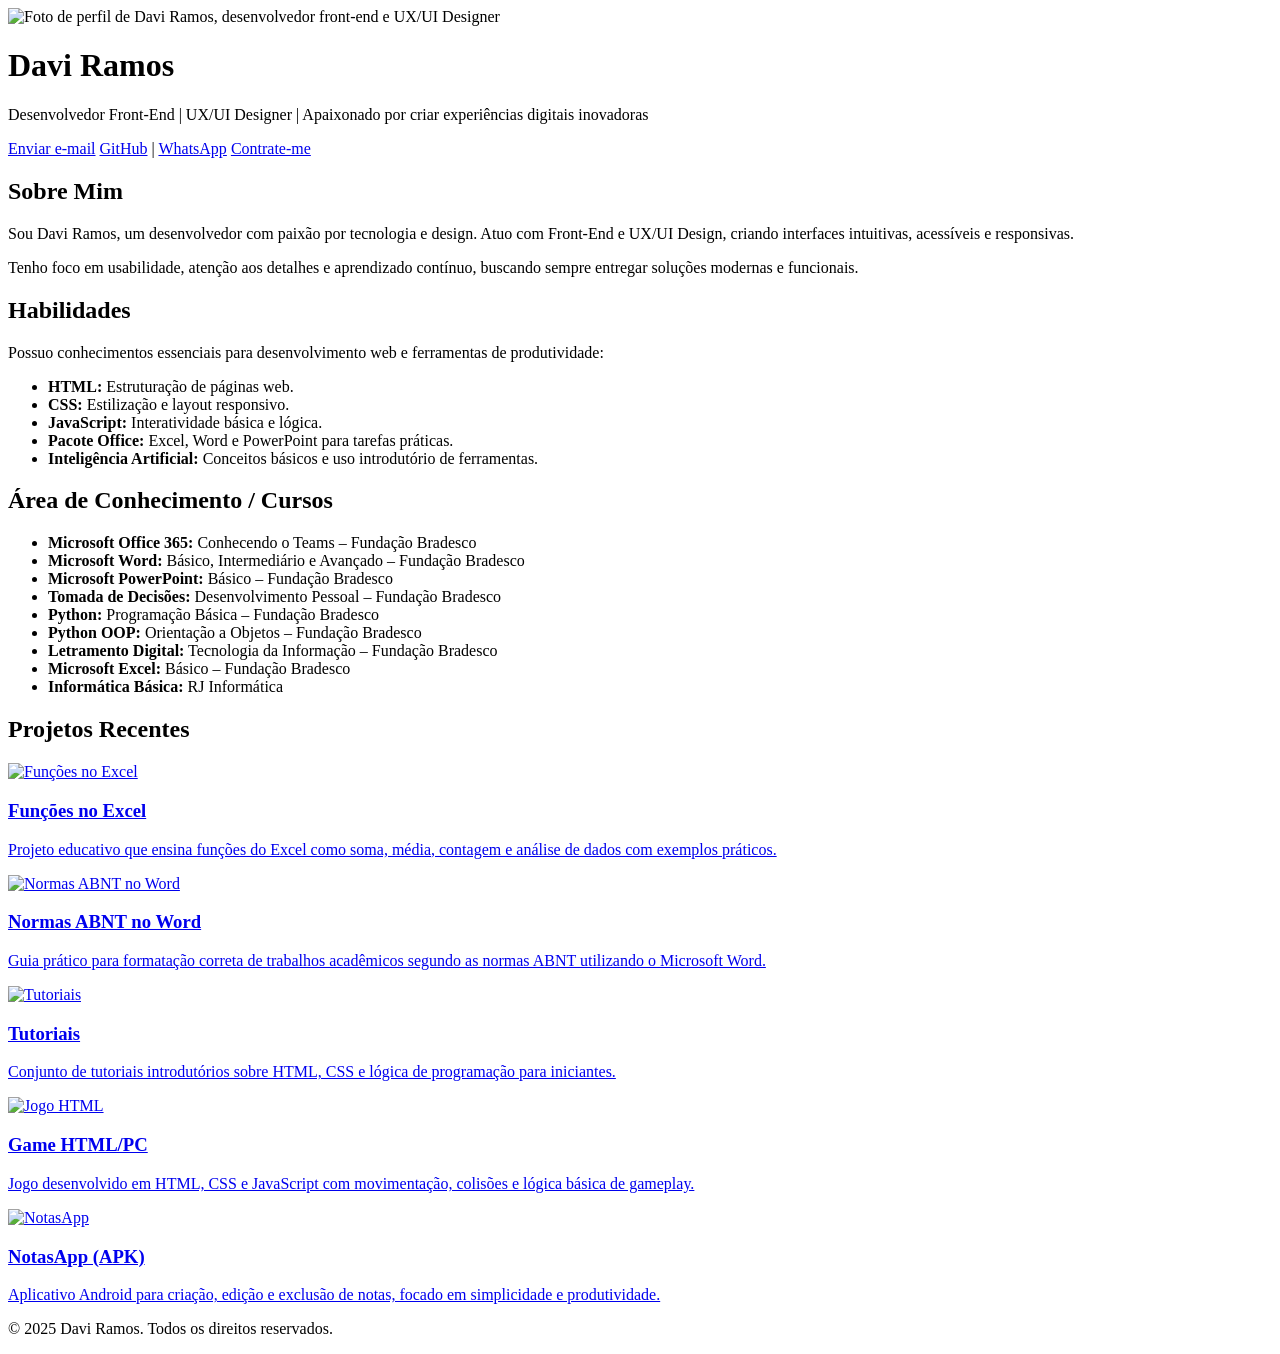
==== index.html @ b1c97013 "Update index.html" ====
<!DOCTYPE html>
<html lang="pt-br">

<head>
    <meta charset="UTF-8">
    <meta name="viewport" content="width=device-width, initial-scale=1.0, maximum-scale=1">
    <title>Portfólio Profissional - Davi Ramos</title>

    <!-- Estilos -->
    <link rel="stylesheet" href="style.css">

    <!-- Fonte Google -->
    <link href="https://fonts.googleapis.com/css2?family=Roboto:wght@400;500;700&display=swap" rel="stylesheet">
</head>

<body>

    <!-- Cabeçalho -->
    <header class="cabecalho">
        <div class="container">
            <div class="foto-container">
                <img src="assets/foto de perfil.png"
                    alt="Foto de perfil de Davi Ramos, desenvolvedor front-end e UX/UI Designer"
                    class="foto-perfil">
            </div>

            <div class="info">
                <h1>Davi Ramos</h1>
                <p class="subtitulo">
                    Desenvolvedor Front-End | UX/UI Designer | Apaixonado por criar experiências digitais inovadoras
                </p>

                <div class="social-links">
                    <a href="mailto:dr913823@gmail.com">Enviar e-mail</a>
                    <a href="https://github.com/zerodavi/DAVI-portf-lio" target="_blank" class="social-link">GitHub</a> |
                    <a href="https://wa.me/5586994070772?text=Olá!%20Gostaria%20de%20mais%20informações."
                        target="_blank" class="social-link whatsapp-link">WhatsApp</a>
                    <a href="Dados.html" target="_blank" class="social-link">Contrate-me</a>
                </div>
            </div>
        </div>
    </header>

    <!-- Sobre -->
    <section class="sobre">
        <div class="container">
            <h2>Sobre Mim</h2>
            <p>
                Sou Davi Ramos, um desenvolvedor com paixão por tecnologia e design.
                Atuo com Front-End e UX/UI Design, criando interfaces intuitivas,
                acessíveis e responsivas.
            </p>
            <p>
                Tenho foco em usabilidade, atenção aos detalhes e aprendizado contínuo,
                buscando sempre entregar soluções modernas e funcionais.
            </p>
        </div>
    </section>

    <!-- Habilidades -->
    <section class="habilidades">
        <div class="container">
            <h2>Habilidades</h2>
            <p>
                Possuo conhecimentos essenciais para desenvolvimento web e ferramentas de produtividade:
            </p>
            <ul>
                <li><strong>HTML:</strong> Estruturação de páginas web.</li>
                <li><strong>CSS:</strong> Estilização e layout responsivo.</li>
                <li><strong>JavaScript:</strong> Interatividade básica e lógica.</li>
                <li><strong>Pacote Office:</strong> Excel, Word e PowerPoint para tarefas práticas.</li>
                <li><strong>Inteligência Artificial:</strong> Conceitos básicos e uso introdutório de ferramentas.</li>
            </ul>
        </div>
    </section>

    <!-- Cursos -->
    <section class="cursos">
        <div class="container">
            <h2>Área de Conhecimento / Cursos</h2>
            <ul>
                <li><strong>Microsoft Office 365:</strong> Conhecendo o Teams – Fundação Bradesco</li>
                <li><strong>Microsoft Word:</strong> Básico, Intermediário e Avançado – Fundação Bradesco</li>
                <li><strong>Microsoft PowerPoint:</strong> Básico – Fundação Bradesco</li>
                <li><strong>Tomada de Decisões:</strong> Desenvolvimento Pessoal – Fundação Bradesco</li>
                <li><strong>Python:</strong> Programação Básica – Fundação Bradesco</li>
                <li><strong>Python OOP:</strong> Orientação a Objetos – Fundação Bradesco</li>
                <li><strong>Letramento Digital:</strong> Tecnologia da Informação – Fundação Bradesco</li>
                <li><strong>Microsoft Excel:</strong> Básico – Fundação Bradesco</li>
                <li><strong>Informática Básica:</strong> RJ Informática</li>
            </ul>
        </div>
    </section>

    <!-- Projetos -->
    <section class="projetos">
        <h2>Projetos Recentes</h2>

        <div class="grid-projetos">

            <article class="projeto">
                <a href="Funções no Excel.html" target="_blank">
                    <img src="ICONE/excel.png" alt="Funções no Excel" class="projeto-imagem">
                    <h3>Funções no Excel</h3>
                    <p class="descricao">
                        Projeto educativo que ensina funções do Excel como soma, média,
                        contagem e análise de dados com exemplos práticos.
                    </p>
                </a>
            </article>

            <article class="projeto">
                <a href="Normas ABNT no Word.html" target="_blank">
                    <img src="ICONE/ms-word.png" alt="Normas ABNT no Word" class="projeto-imagem">
                    <h3>Normas ABNT no Word</h3>
                    <p class="descricao">
                        Guia prático para formatação correta de trabalhos acadêmicos
                        segundo as normas ABNT utilizando o Microsoft Word.
                    </p>
                </a>
            </article>

            <article class="projeto">
                <a href="Tutoriais.html" target="_blank">
                    <img src="ICONE/HTML.png" alt="Tutoriais" class="projeto-imagem">
                    <h3>Tutoriais</h3>
                    <p class="descricao">
                        Conjunto de tutoriais introdutórios sobre HTML, CSS e lógica
                        de programação para iniciantes.
                    </p>
                </a>
            </article>

            <article class="projeto">
                <a href="https://davirs.neocities.org/iniciar" target="_blank">
                    <img src="ICONE/game.png" alt="Jogo HTML" class="projeto-imagem">
                    <h3>Game HTML/PC</h3>
                    <p class="descricao">
                        Jogo desenvolvido em HTML, CSS e JavaScript com movimentação,
                        colisões e lógica básica de gameplay.
                    </p>
                </a>
            </article>

            <article class="projeto">
                <a href="notasapp-download.html" target="_blank">
                    <img src="ICONE/notas.png" alt="NotasApp" class="projeto-imagem">
                    <h3>NotasApp (APK)</h3>
                    <p class="descricao">
                        Aplicativo Android para criação, edição e exclusão de notas,
                        focado em simplicidade e produtividade.
                    </p>
                </a>
            </article>

        </div>
    </section>

    <!-- Rodapé -->
    <footer class="rodape">
        <div class="container">
            <p>&copy; 2025 Davi Ramos. Todos os direitos reservados.</p>
        </div>
    </footer>

</body>
</html>
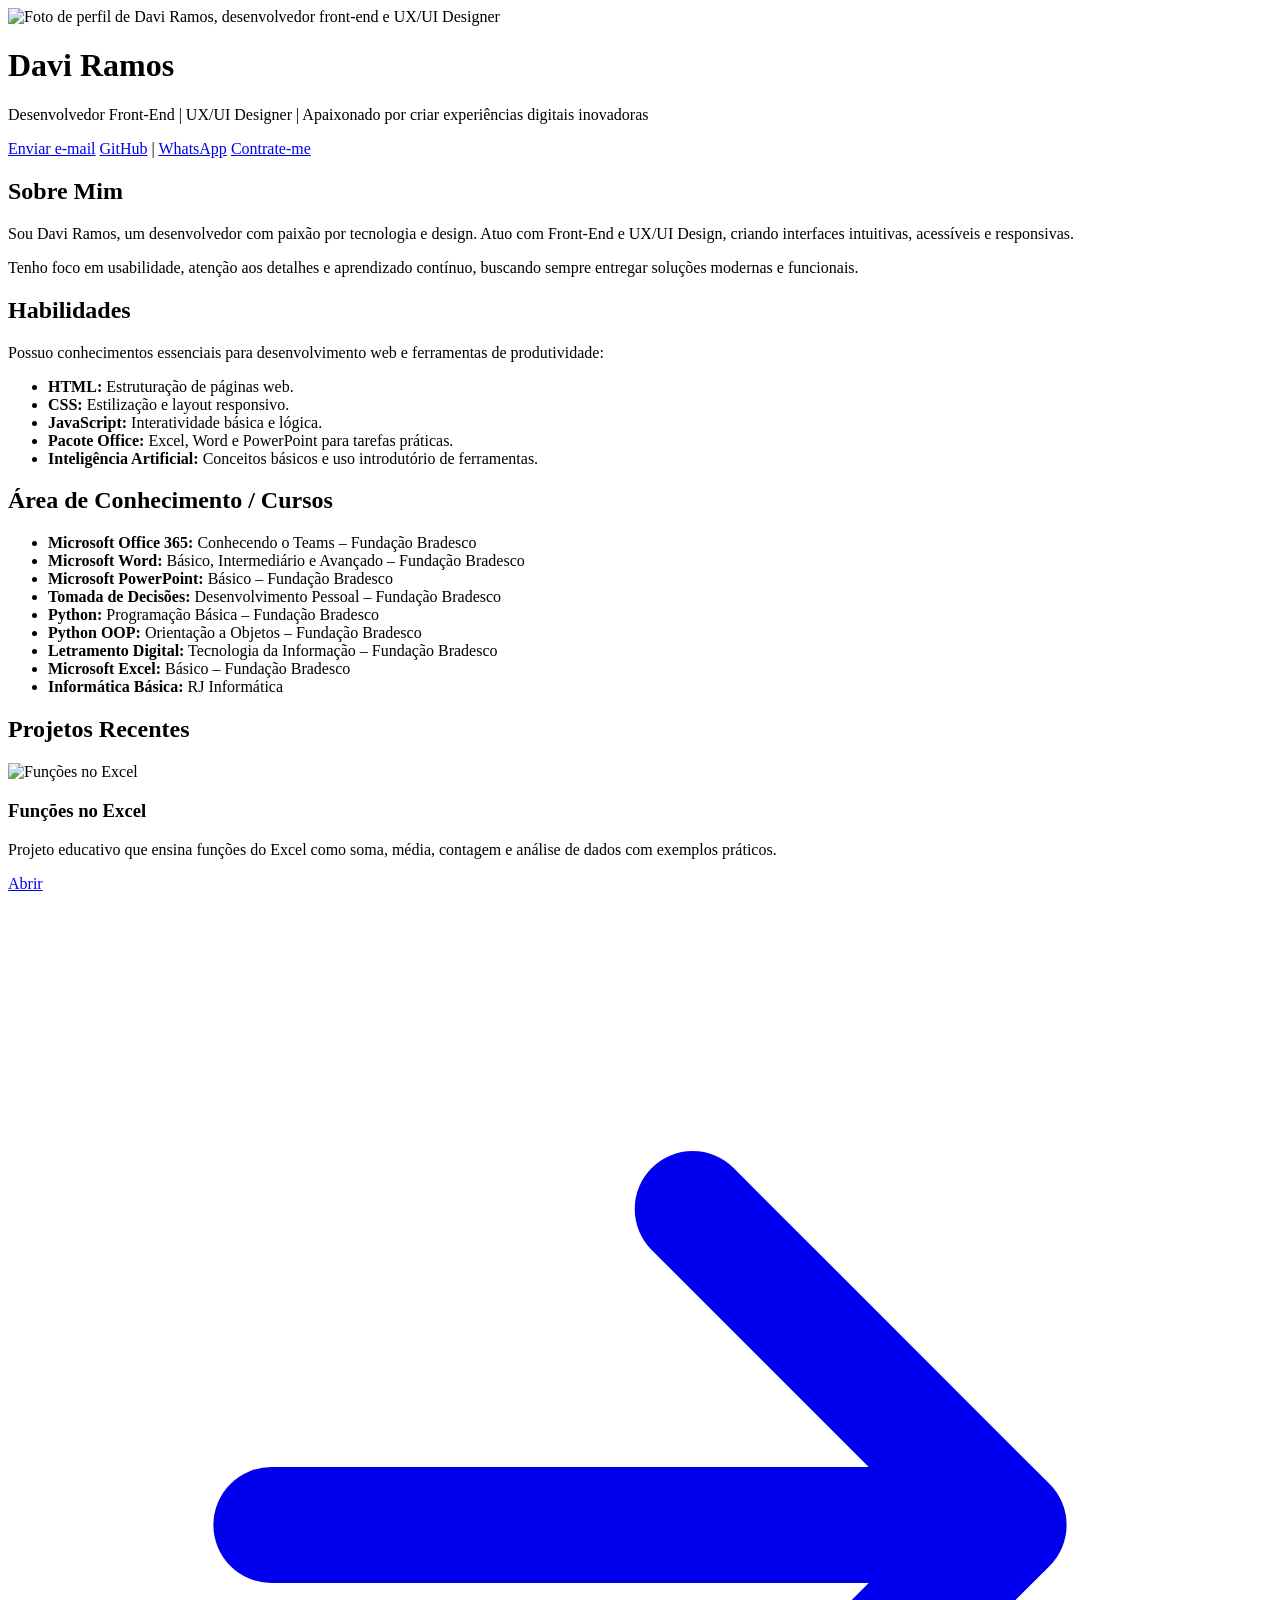
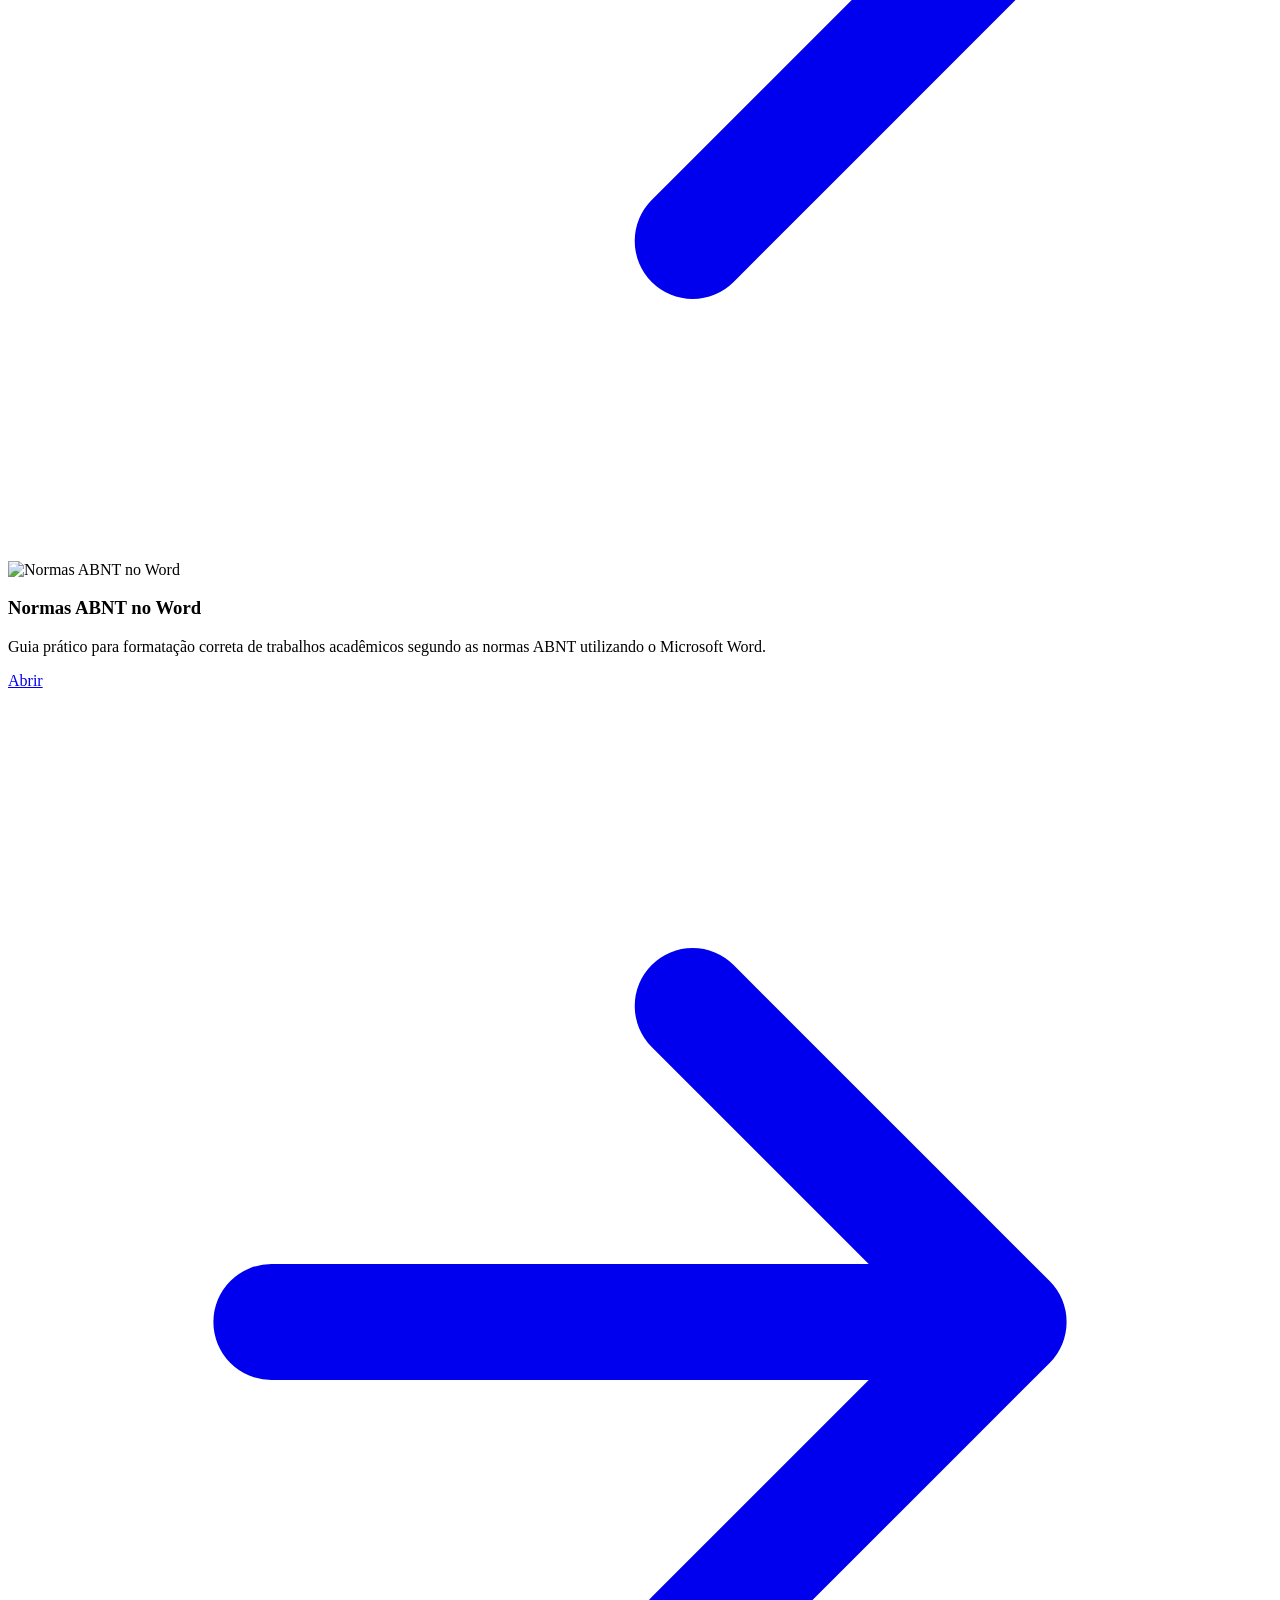
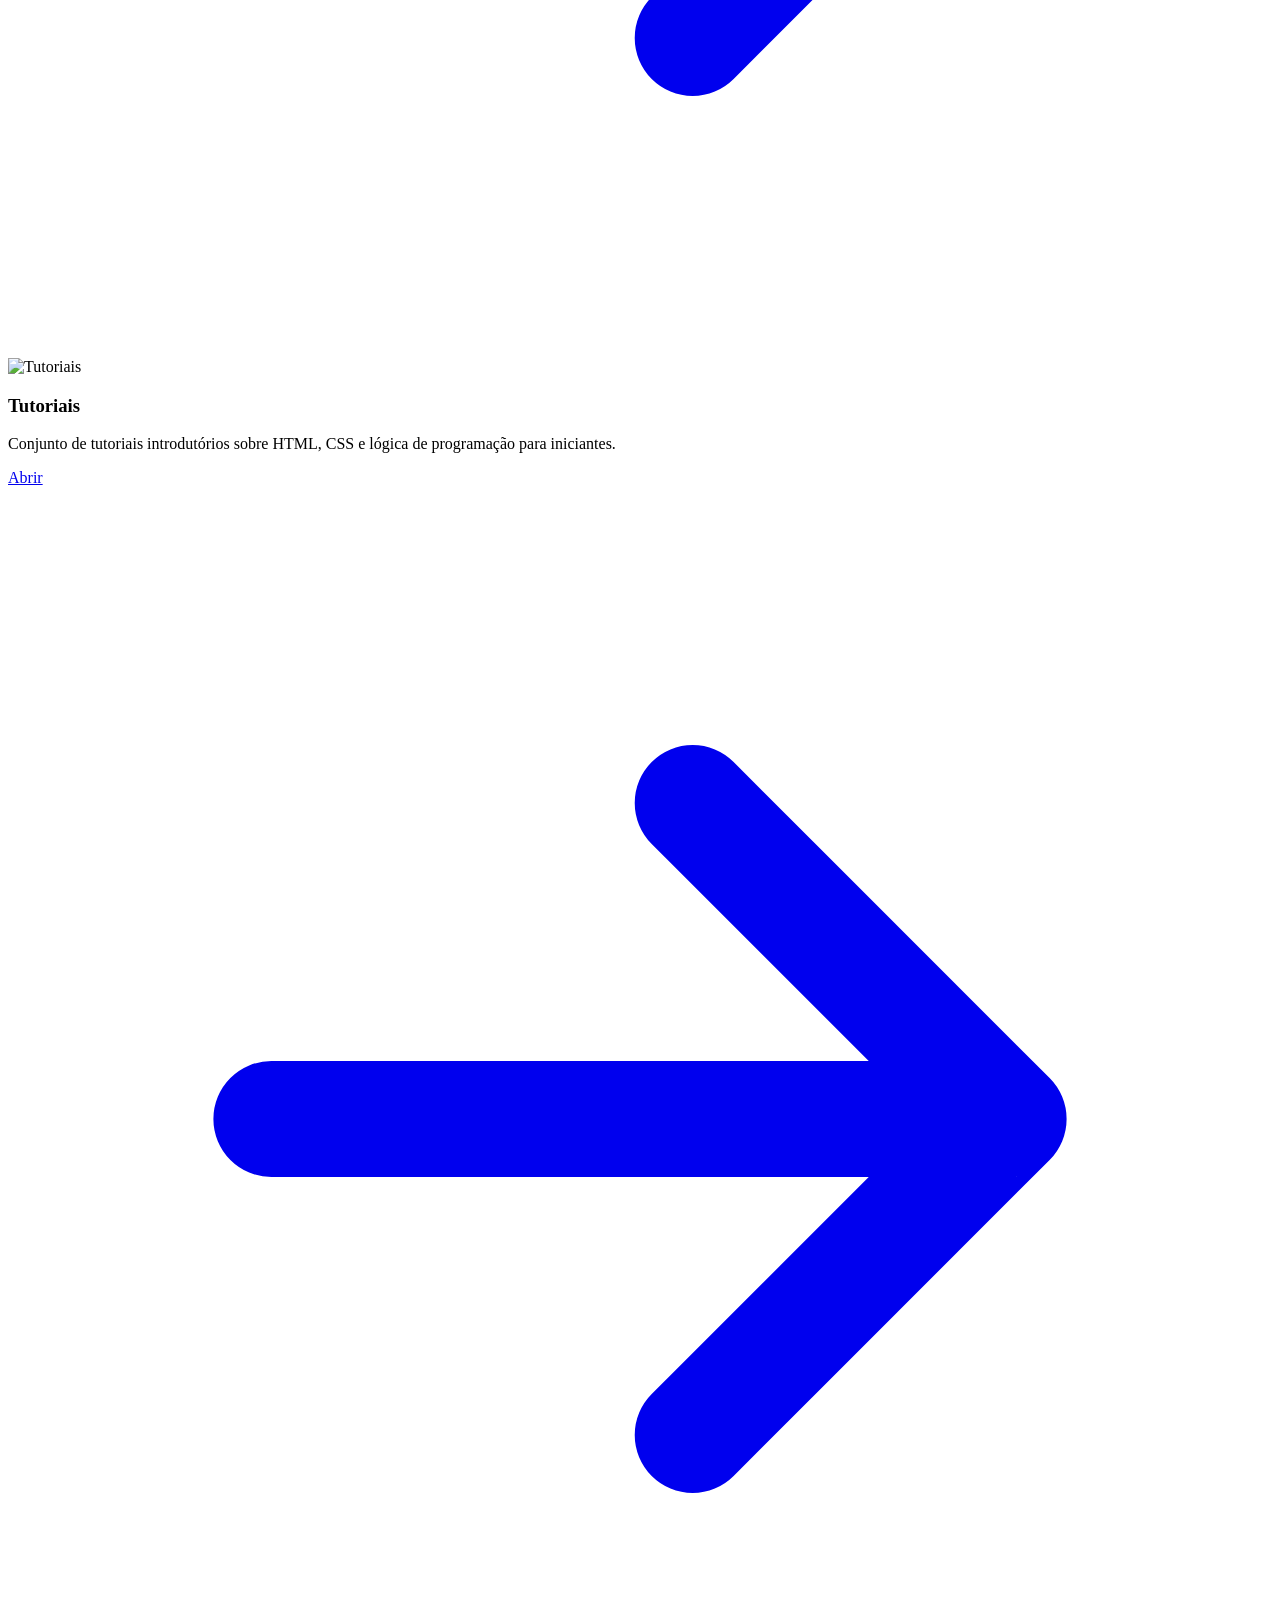
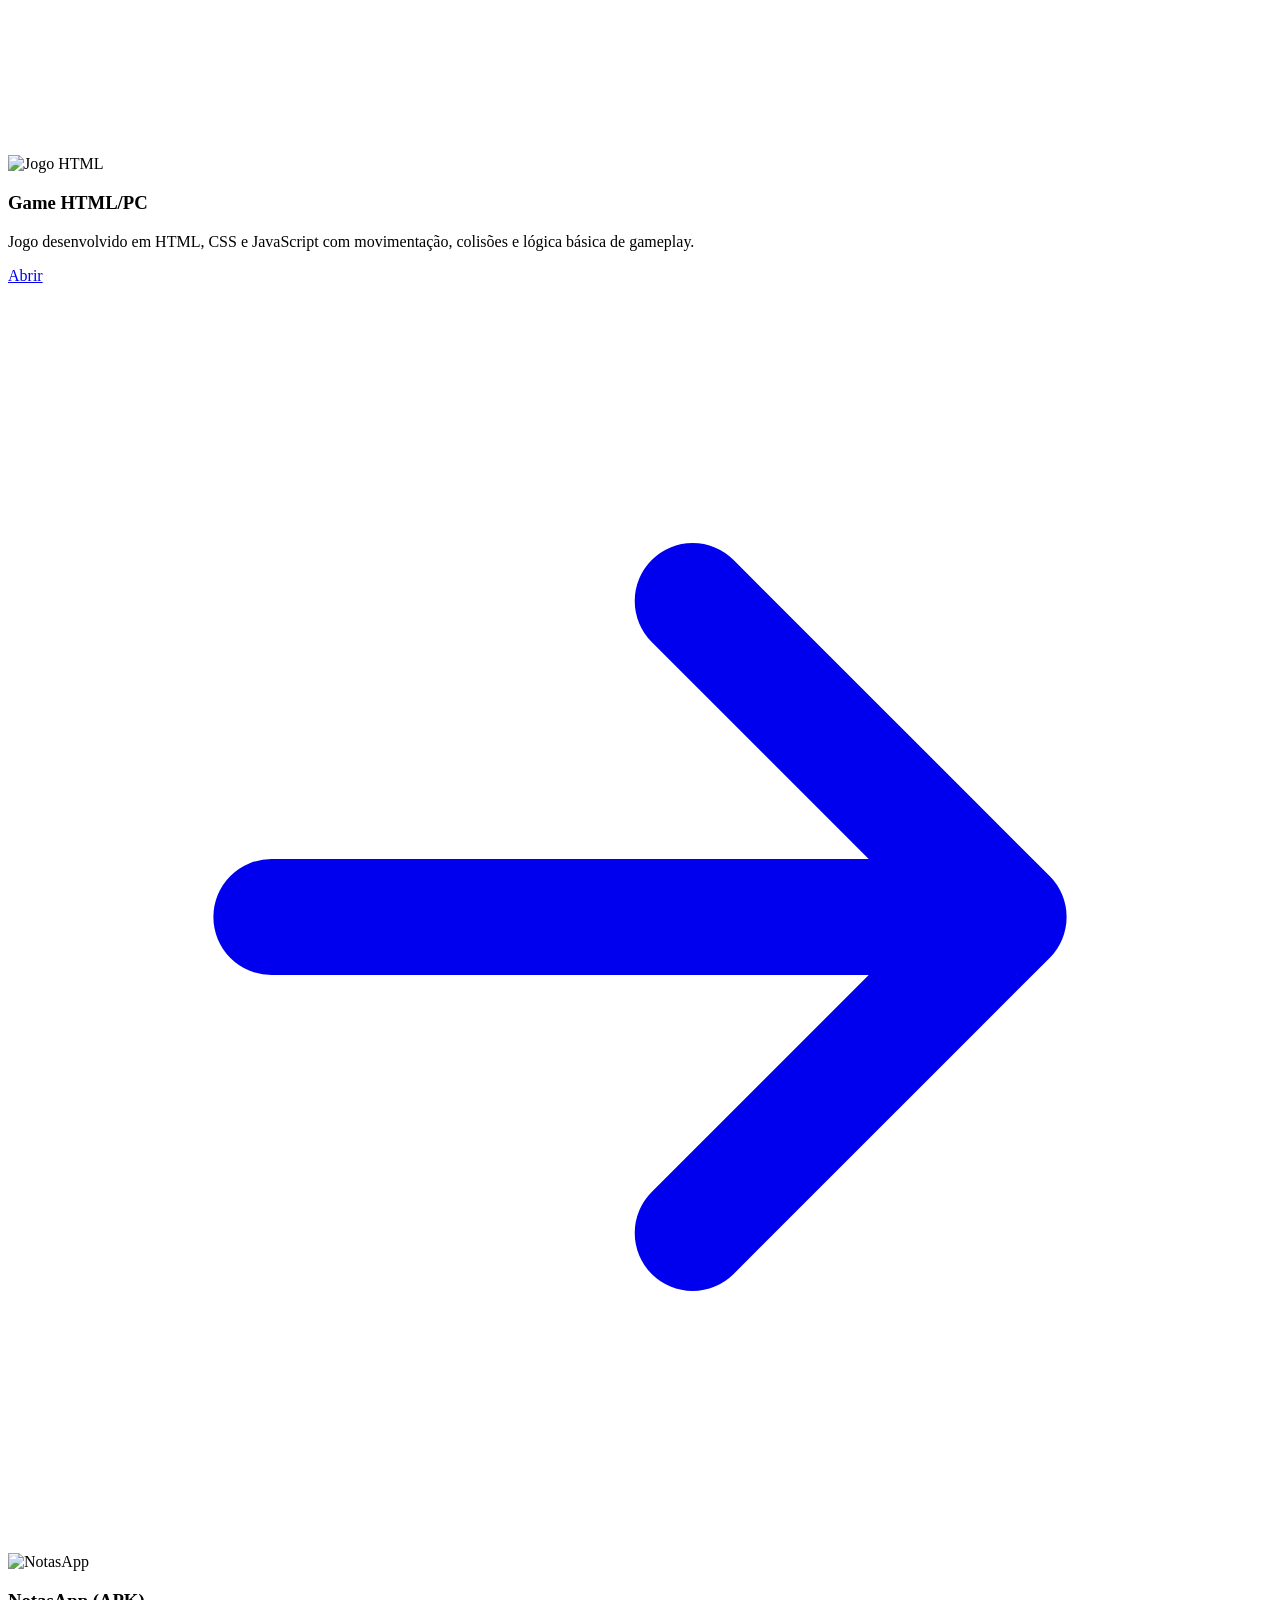
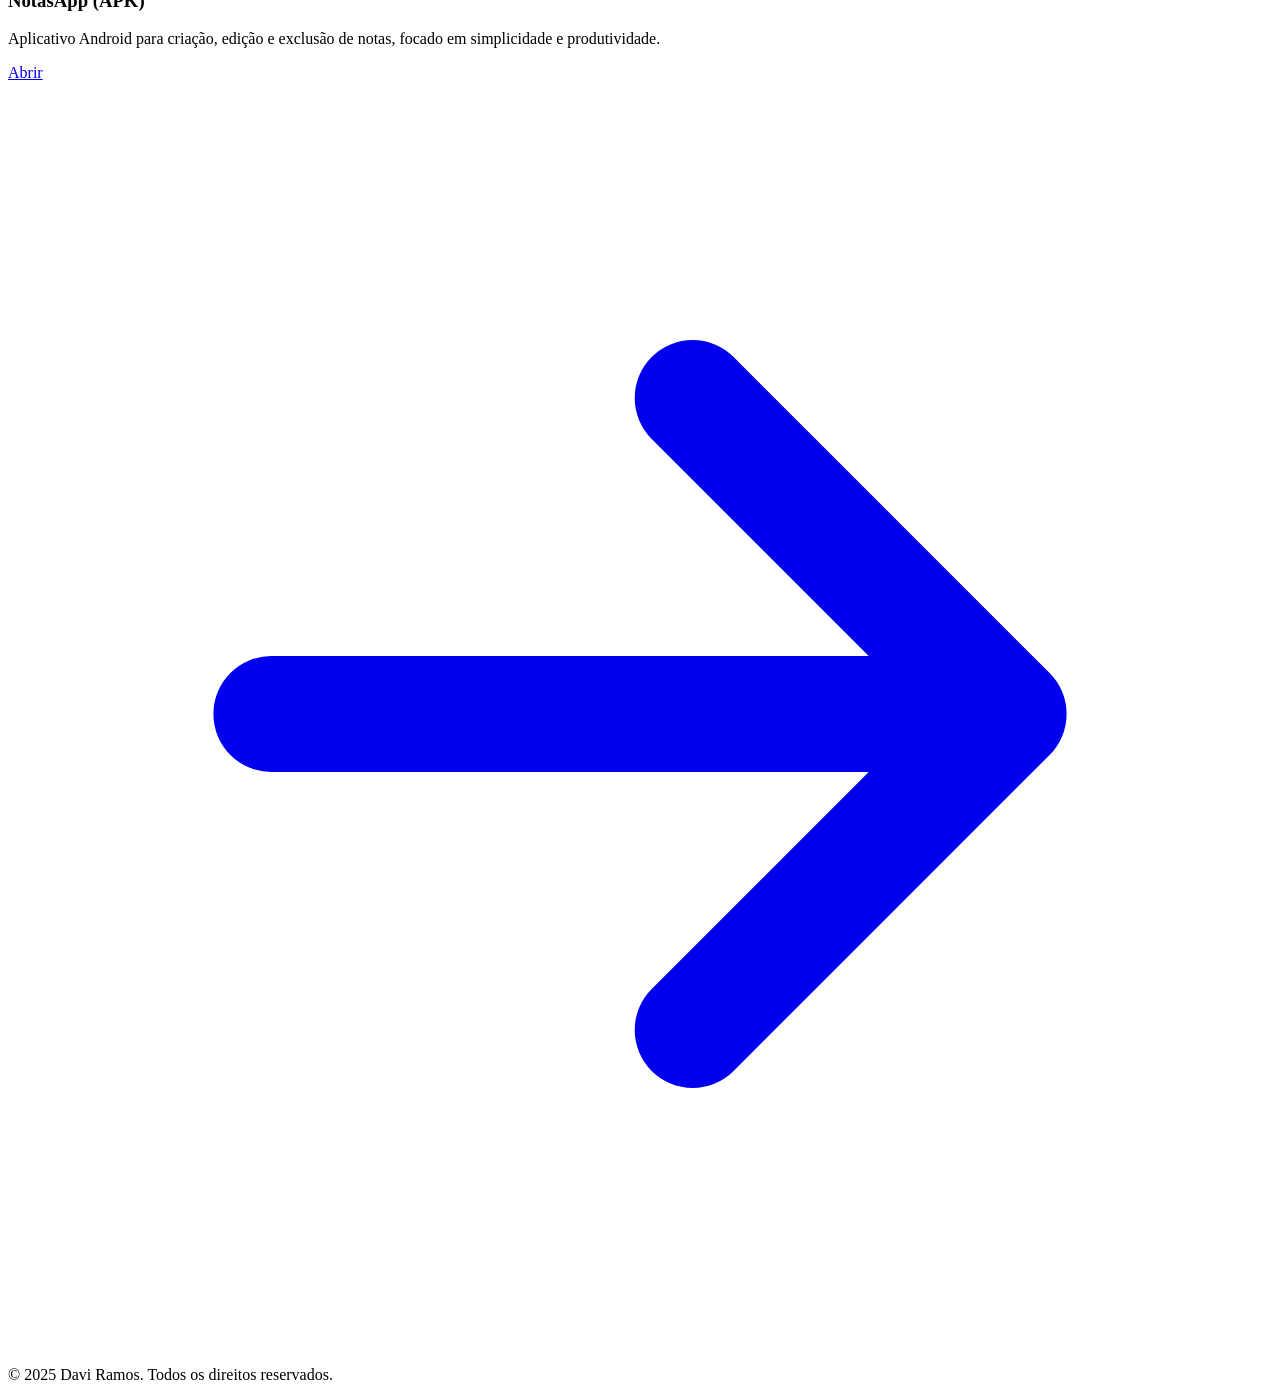
==== commit c9d893d4: "Update index.html" ====
--- a/index.html
+++ b/index.html
@@ -99,57 +99,67 @@
         <div class="grid-projetos">
 
             <article class="projeto">
-                <a href="Funções no Excel.html" target="_blank">
-                    <img src="ICONE/excel.png" alt="Funções no Excel" class="projeto-imagem">
-                    <h3>Funções no Excel</h3>
-                    <p class="descricao">
-                        Projeto educativo que ensina funções do Excel como soma, média,
-                        contagem e análise de dados com exemplos práticos.
-                    </p>
+                <img src="ICONE/excel.png" alt="Funções no Excel" class="projeto-imagem">
+                <h3>Funções no Excel</h3>
+                <p class="descricao">
+                    Projeto educativo que ensina funções do Excel como soma, média,
+                    contagem e análise de dados com exemplos práticos.
+                </p>
+                <a href="Funções no Excel.html" target="_blank" rel="noopener" class="btn-abrir">
+                    <span>Abrir</span>
+                    <svg viewBox="0 0 24 24" xmlns="http://www.w3.org/2000/svg"><path d="M5 12h14M13 6l6 6-6 6" stroke="currentColor" stroke-width="2.2" stroke-linecap="round" stroke-linejoin="round" fill="none"/></svg>
                 </a>
             </article>
 
             <article class="projeto">
-                <a href="Normas ABNT no Word.html" target="_blank">
-                    <img src="ICONE/ms-word.png" alt="Normas ABNT no Word" class="projeto-imagem">
-                    <h3>Normas ABNT no Word</h3>
-                    <p class="descricao">
-                        Guia prático para formatação correta de trabalhos acadêmicos
-                        segundo as normas ABNT utilizando o Microsoft Word.
-                    </p>
+                <img src="ICONE/ms-word.png" alt="Normas ABNT no Word" class="projeto-imagem">
+                <h3>Normas ABNT no Word</h3>
+                <p class="descricao">
+                    Guia prático para formatação correta de trabalhos acadêmicos
+                    segundo as normas ABNT utilizando o Microsoft Word.
+                </p>
+                <a href="Normas ABNT no Word.html" target="_blank" rel="noopener" class="btn-abrir">
+                    <span>Abrir</span>
+                    <svg viewBox="0 0 24 24" xmlns="http://www.w3.org/2000/svg"><path d="M5 12h14M13 6l6 6-6 6" stroke="currentColor" stroke-width="2.2" stroke-linecap="round" stroke-linejoin="round" fill="none"/></svg>
                 </a>
             </article>
 
             <article class="projeto">
-                <a href="Tutoriais.html" target="_blank">
-                    <img src="ICONE/HTML.png" alt="Tutoriais" class="projeto-imagem">
-                    <h3>Tutoriais</h3>
-                    <p class="descricao">
-                        Conjunto de tutoriais introdutórios sobre HTML, CSS e lógica
-                        de programação para iniciantes.
-                    </p>
+                <img src="ICONE/HTML.png" alt="Tutoriais" class="projeto-imagem">
+                <h3>Tutoriais</h3>
+                <p class="descricao">
+                    Conjunto de tutoriais introdutórios sobre HTML, CSS e lógica
+                    de programação para iniciantes.
+                </p>
+                <a href="Tutoriais.html" target="_blank" rel="noopener" class="btn-abrir">
+                    <span>Abrir</span>
+                    <svg viewBox="0 0 24 24" xmlns="http://www.w3.org/2000/svg"><path d="M5 12h14M13 6l6 6-6 6" stroke="currentColor" stroke-width="2.2" stroke-linecap="round" stroke-linejoin="round" fill="none"/></svg>
                 </a>
             </article>
 
             <article class="projeto">
-                <a href="https://davirs.neocities.org/iniciar" target="_blank">
-                    <img src="ICONE/game.png" alt="Jogo HTML" class="projeto-imagem">
-                    <h3>Game HTML/PC</h3>
-                    <p class="descricao">
-                        Jogo desenvolvido em HTML, CSS e JavaScript com movimentação,
-                        colisões e lógica básica de gameplay.
-                    </p>
+                <img src="ICONE/game.png" alt="Jogo HTML" class="projeto-imagem" id="img-game">
+                <h3>Game HTML/PC</h3>
+                <p class="descricao">
+                    Jogo desenvolvido em HTML, CSS e JavaScript com movimentação,
+                    colisões e lógica básica de gameplay.
+                </p>
+                <a href="https://davirs.neocities.org/iniciar" target="_blank" rel="noopener" class="btn-abrir">
+                    <span>Abrir</span>
+                    <svg viewBox="0 0 24 24" xmlns="http://www.w3.org/2000/svg"><path d="M5 12h14M13 6l6 6-6 6" stroke="currentColor" stroke-width="2.2" stroke-linecap="round" stroke-linejoin="round" fill="none"/></svg>
                 </a>
             </article>
 
             <article class="projeto">
-                <a href="notasapp-download.html" target="_blank">
-                    <img src="ICONE/notas.png" alt="NotasApp" class="projeto-imagem">
-                    <h3>NotasApp (APK)</h3>
-                    <p class="descricao">
-                        Aplicativo Android para criação, edição e exclusão de notas,
-                        focado em simplicidade e produtividade.
-                    </p>
+                <img src="ICONE/notas.png" alt="NotasApp" class="projeto-imagem">
+                <h3>NotasApp (APK)</h3>
+                <p class="descricao">
+                    Aplicativo Android para criação, edição e exclusão de notas,
+                    focado em simplicidade e produtividade.
+                </p>
+                <a href="notasapp-download.html" target="_blank" rel="noopener" class="btn-abrir">
+                    <span>Abrir</span>
+                    <svg viewBox="0 0 24 24" xmlns="http://www.w3.org/2000/svg"><path d="M5 12h14M13 6l6 6-6 6" stroke="currentColor" stroke-width="2.2" stroke-linecap="round" stroke-linejoin="round" fill="none"/></svg>
                 </a>
             </article>
 
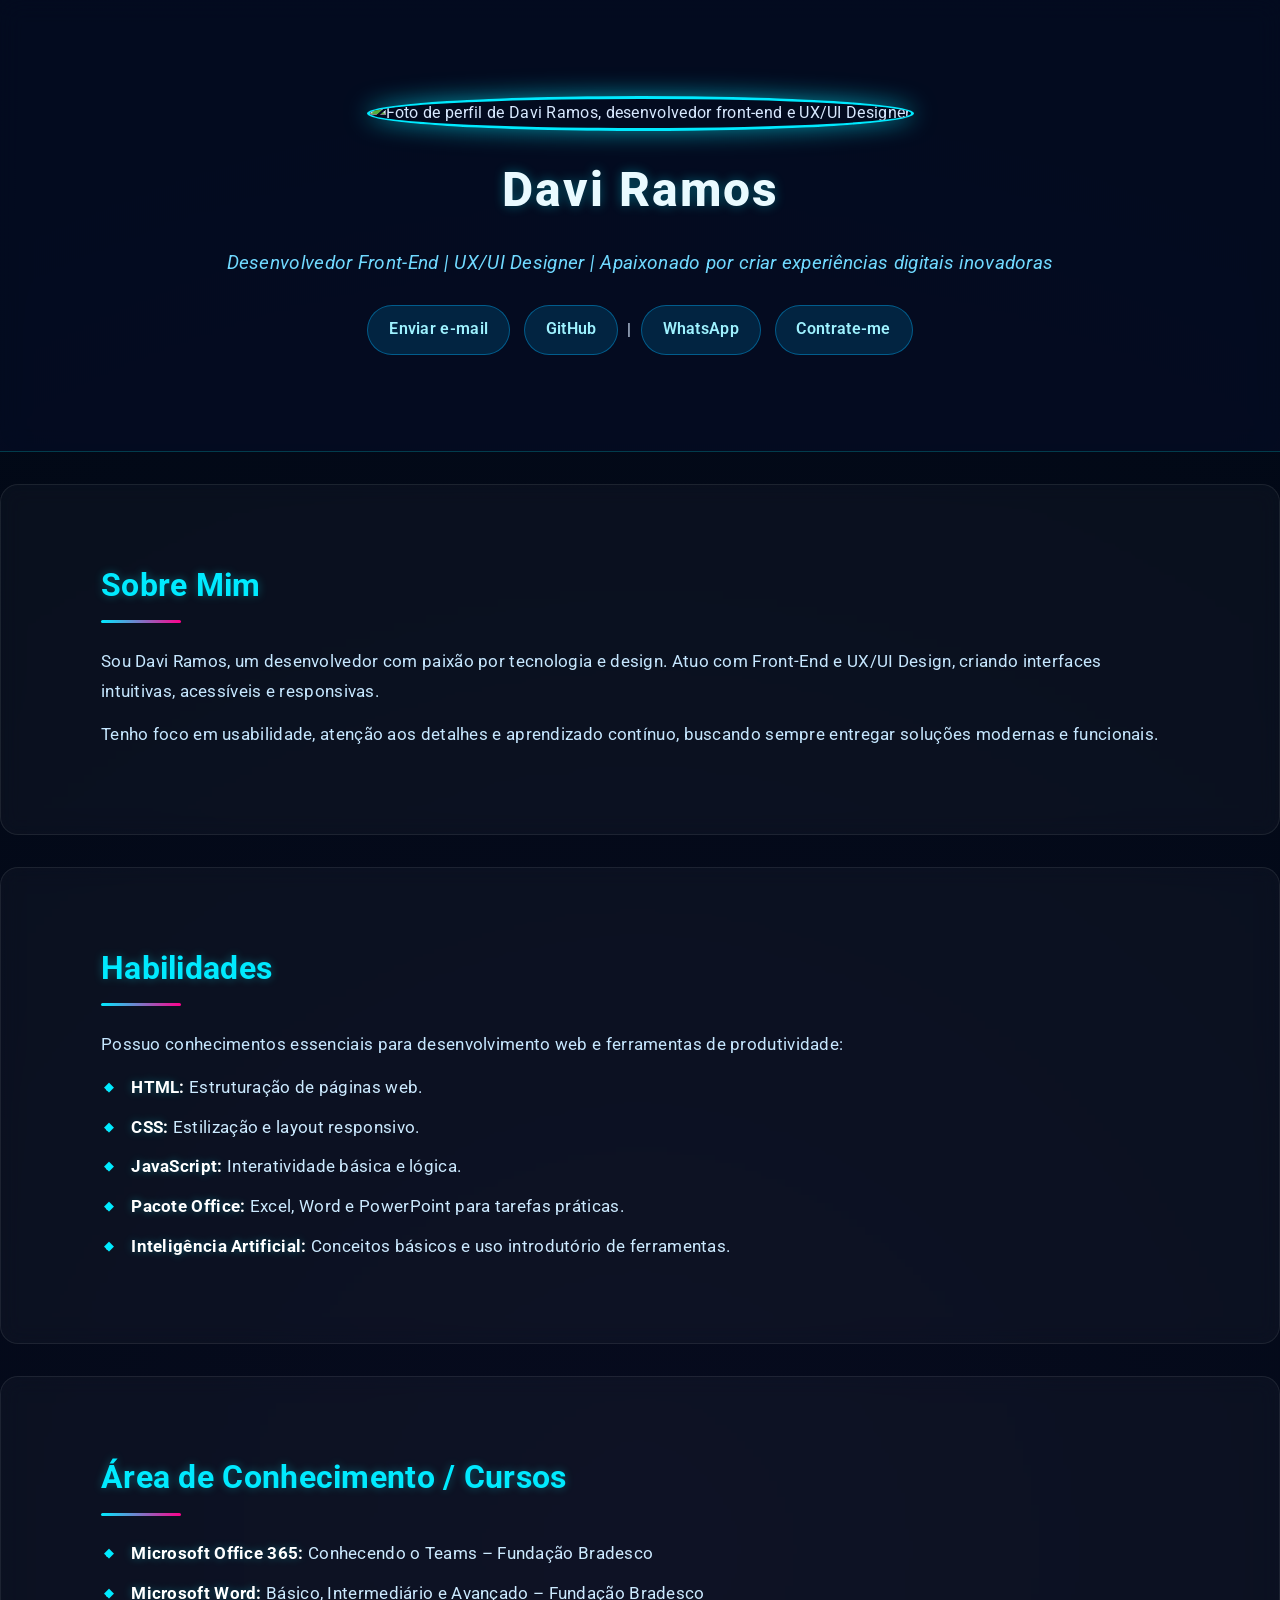
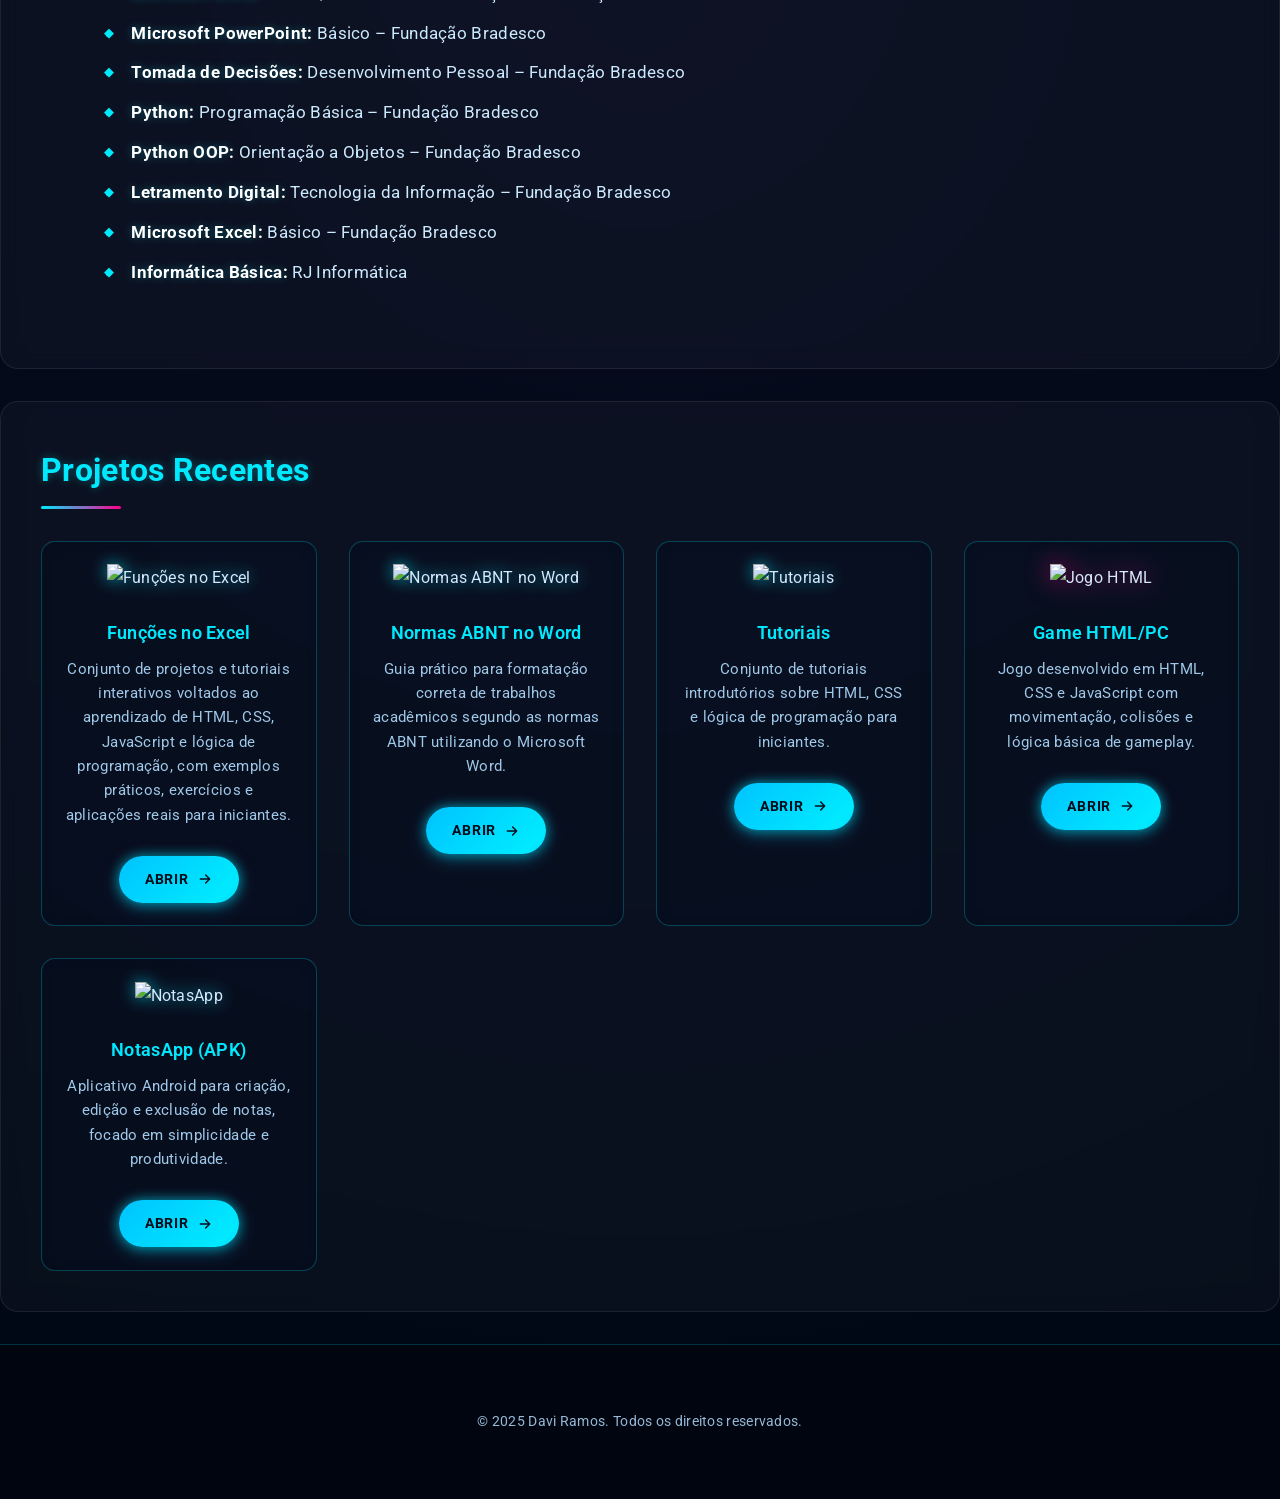
==== commit cf3861d0: "Update index.html" ====
--- a/index.html
+++ b/index.html
@@ -102,8 +102,8 @@
                 <img src="ICONE/excel.png" alt="Funções no Excel" class="projeto-imagem">
                 <h3>Funções no Excel</h3>
                 <p class="descricao">
-                    Projeto educativo que ensina funções do Excel como soma, média,
-                    contagem e análise de dados com exemplos práticos.
+                    Conjunto de projetos e tutoriais interativos voltados ao aprendizado de HTML, CSS, JavaScript e lógica de programação, com exemplos práticos, exercícios e aplicações reais para iniciantes.
+
                 </p>
                 <a href="Funções no Excel.html" target="_blank" rel="noopener" class="btn-abrir">
                     <span>Abrir</span>
--- a/style.css
+++ b/style.css
@@ -0,0 +1,452 @@
+
+/* ===========================
+   RESET / BASE
+=========================== */
+* {
+    margin: 0;
+    padding: 0;
+    box-sizing: border-box;
+}
+
+html, body {
+    max-width: 100%;
+    overflow-x: hidden;
+}
+
+body {
+    font-family: 'Roboto', sans-serif;
+    background: radial-gradient(circle at center, #070b1e, #000814);
+    color: #d8e9ff;
+    line-height: 1.8;
+    letter-spacing: 0.3px;
+    -webkit-font-smoothing: antialiased;
+}
+
+/* Evita highlight feio no Android */
+a, button {
+    -webkit-tap-highlight-color: transparent;
+}
+
+/* ===========================
+   ANIMAÇÕES DE TEXTO
+=========================== */
+@keyframes neonGlow {
+    0% { text-shadow: 0 0 4px #00eaff66; }
+    50% { text-shadow: 0 0 10px #00eaffaa; }
+    100% { text-shadow: 0 0 4px #00eaff66; }
+}
+
+@keyframes fadeIn {
+    from { opacity: 0; transform: translateY(10px); }
+    to { opacity: 1; transform: translateY(0); }
+}
+
+@keyframes btnShine {
+    from { left: -75%; }
+    to   { left: 130%;  }
+}
+
+/* ===========================
+   CONTAINER
+=========================== */
+.container {
+    width: 90%;
+    max-width: 1100px;
+    margin: 0 auto;
+    padding: 2rem 0;
+    animation: fadeIn 0.7s ease forwards;
+}
+
+/* ===========================
+   CABEÇALHO / HERO
+=========================== */
+.cabecalho {
+    padding: 4rem 0;
+    text-align: center;
+    background: rgba(7,16,46,0.45);
+    backdrop-filter: blur(12px);
+    border-bottom: 1px solid rgba(0,255,255,0.2);
+}
+
+.foto-perfil {
+    width: 150px;
+    height: 150px;
+    border-radius: 50%;
+    border: 3px solid #00eaff;
+    box-shadow: 0 0 25px #00eaff99;
+    object-fit: cover;
+    margin-bottom: 1rem;
+    transition: 0.3s ease;
+}
+
+.foto-perfil:hover {
+    transform: scale(1.05);
+}
+
+.cabecalho h1 {
+    font-size: 3rem;
+    font-weight: 800;
+    letter-spacing: 2px;
+    color: #e9faff;
+    text-shadow: 0 0 12px #00eaff55;
+}
+
+.subtitulo {
+    margin-top: 0.8rem;
+    font-size: 1.2rem;
+    color: #70d9ff;
+    font-style: italic;
+    white-space: normal;
+}
+
+/* ===========================
+   LINKS
+=========================== */
+.social-links {
+    margin-top: 1.5rem;
+}
+
+.social-links a {
+    text-decoration: none;
+    padding: 0.6rem 1.3rem;
+    border-radius: 30px;
+    background: rgba(0,180,255,0.15);
+    border: 1px solid rgba(0,180,255,0.4);
+    color: #9ef2ff;
+    font-weight: 600;
+    margin: 0 0.3rem;
+    display: inline-block;
+    transition: 0.3s ease;
+}
+
+.social-links a:hover {
+    color: #fff;
+    background: rgba(0,180,255,0.4);
+    box-shadow: 0 0 15px #00eaffaa;
+}
+
+/* ===========================
+   SEÇÕES
+=========================== */
+section {
+    margin: 2rem 0;
+    padding: 2.5rem;
+    background: rgba(255,255,255,0.03);
+    border-radius: 18px;
+    backdrop-filter: blur(10px);
+    border: 1px solid rgba(255,255,255,0.08);
+}
+
+h2 {
+    font-size: 2rem;
+    font-weight: 700;
+    color: #00eaff;
+    margin-bottom: 1.4rem;
+    text-shadow: 0 0 10px #00eaff55;
+    position: relative;
+}
+
+h2:after {
+    content: "";
+    width: 80px;
+    height: 3px;
+    background: linear-gradient(90deg, #00eaff, #ff008c);
+    display: block;
+    margin-top: 6px;
+    border-radius: 2px;
+}
+
+/* ===========================
+   TEXTO
+=========================== */
+section p {
+    font-size: 1.05rem;
+    color: #c6e7ff;
+    margin-bottom: 0.8rem;
+}
+
+/* ===========================
+   LISTAS
+=========================== */
+ul {
+    padding-left: 1.4rem;
+}
+
+ul li {
+    margin: 0.6rem 0;
+    font-size: 1.05rem;
+    padding-left: 0.5rem;
+    position: relative;
+    color: #cceaff;
+}
+
+ul li::before {
+    content: "◆";
+    position: absolute;
+    left: -1.2rem;
+    top: 3px;
+    color: #00eaff;
+    font-size: 0.8rem;
+}
+
+ul li strong {
+    color: #fff;
+    text-shadow: 0 0 8px #00eaff55;
+}
+
+/* ===========================
+   GRID DE PROJETOS
+=========================== */
+.grid-projetos {
+    display: grid;
+    gap: 2rem;
+    grid-template-columns: repeat(auto-fit,minmax(230px,1fr));
+    margin-top: 2rem;
+}
+
+/* ===========================
+   CARD DE PROJETO
+=========================== */
+.projeto {
+    padding: 1.4rem;
+    border-radius: 14px;
+    background: rgba(0,10,28,0.55);
+    border: 1px solid rgba(0,234,255,0.25);
+    backdrop-filter: blur(12px);
+    text-align: center;
+    transition: 0.3s ease;
+}
+
+.projeto:hover {
+    transform: translateY(-6px);
+    box-shadow: 0 0 22px #00eaff66;
+}
+
+.projeto h3 {
+    font-size: 1.15rem;
+    color: #00eaff;
+    font-weight: 600;
+    margin-top: 0.4rem;
+    animation: neonGlow 2.4s infinite;
+}
+
+/* ===========================
+   IMAGENS DOS PROJETOS
+=========================== */
+.projeto-imagem {
+    width: 130px;
+    height: 130px;
+    object-fit: contain;
+    margin-bottom: 1rem;
+    filter: drop-shadow(0 0 8px #00eaffaa);
+    transition: 0.3s ease;
+}
+
+.projeto-imagem:hover {
+    transform: scale(1.08);
+}
+
+#img-game {
+    filter: drop-shadow(0 0 12px #ff008caa);
+}
+
+/* ===========================
+   BOTÃO ABRIR PROJETO
+=========================== */
+.btn-abrir {
+    display: inline-flex;
+    align-items: center;
+    justify-content: center;
+    gap: 8px;
+    margin-top: 16px;
+    padding: 11px 26px;
+    background: linear-gradient(135deg, #00c3ff 0%, #00eaff 50%, #0077ff 100%);
+    background-size: 200% auto;
+    color: #000d1a;
+    font-family: 'Roboto', sans-serif;
+    font-size: 0.88rem;
+    font-weight: 700;
+    letter-spacing: 0.8px;
+    text-transform: uppercase;
+    text-decoration: none;
+    border-radius: 50px;
+    border: none;
+    box-shadow:
+        0 0 12px #00eaff88,
+        0 4px 18px rgba(0, 200, 255, 0.35);
+    transition:
+        background-position 0.4s ease,
+        transform 0.2s ease,
+        box-shadow 0.3s ease;
+    position: relative;
+    overflow: hidden;
+    cursor: pointer;
+}
+
+/* Brilho deslizante */
+.btn-abrir::before {
+    content: '';
+    position: absolute;
+    top: 0;
+    left: -75%;
+    width: 50%;
+    height: 100%;
+    background: rgba(255, 255, 255, 0.22);
+    transform: skewX(-20deg);
+    transition: left 0.45s ease;
+    pointer-events: none;
+}
+
+.btn-abrir:hover::before {
+    left: 130%;
+}
+
+.btn-abrir:hover {
+    background-position: right center;
+    transform: translateY(-3px) scale(1.04);
+    box-shadow:
+        0 0 22px #00eaffcc,
+        0 6px 24px rgba(0, 200, 255, 0.5);
+    color: #000d1a;
+    text-decoration: none;
+}
+
+.btn-abrir:active {
+    transform: translateY(0) scale(0.97);
+    box-shadow: 0 0 10px #00eaff66;
+}
+
+/* Ícone de seta */
+.btn-abrir svg {
+    width: 16px;
+    height: 16px;
+    flex-shrink: 0;
+    transition: transform 0.25s ease;
+}
+
+.btn-abrir:hover svg {
+    transform: translateX(5px);
+}
+
+/* ===========================
+   DESCRIÇÃO DO PROJETO
+=========================== */
+.descricao {
+    font-size: 0.95rem;
+    color: #a0c8e8;
+    margin-top: 0.5rem;
+    line-height: 1.6;
+}
+
+/* ===========================
+   RODAPÉ
+=========================== */
+.rodape {
+    text-align: center;
+    padding: 2rem 0;
+    color: #95b9d6;
+    background: #00050f;
+    border-top: 1px solid rgba(0,234,255,0.2);
+    font-size: 0.9rem;
+}
+
+/* ===========================
+   RESPONSIVE — CELULARES
+=========================== */
+@media (max-width: 540px) {
+
+    body {
+        font-size: 15px;
+        padding: 0 4px;
+    }
+
+    .cabecalho {
+        padding: 2.5rem 0 2rem;
+    }
+
+    .cabecalho h1 {
+        font-size: 2rem;
+    }
+
+    .subtitulo {
+        font-size: 0.95rem;
+    }
+
+    .foto-perfil {
+        width: 120px;
+        height: 120px;
+    }
+
+    .social-links a {
+        display: block;
+        width: 85%;
+        margin: 7px auto;
+        font-size: 0.9rem;
+    }
+
+    section {
+        padding: 1.5rem;
+        margin: 1.2rem 0;
+    }
+
+    h2 {
+        font-size: 1.5rem;
+    }
+
+    p, ul li {
+        font-size: 0.95rem;
+    }
+
+    .grid-projetos {
+        grid-template-columns: 1fr;
+        gap: 1.3rem;
+    }
+
+    .projeto-imagem {
+        width: 110px;
+        height: 110px;
+    }
+
+    #img-game {
+        width: 120px;
+        height: 120px;
+    }
+
+    .projeto h3 {
+        font-size: 1rem;
+    }
+
+    .btn-abrir {
+        font-size: 0.82rem;
+        padding: 10px 22px;
+    }
+
+    .rodape {
+        font-size: 0.85rem;
+        padding: 1.5rem 0;
+    }
+}
+
+/* ===========================
+   RESPONSIVE — TABLETS
+=========================== */
+@media (min-width: 541px) and (max-width: 900px) {
+    body { font-size: 16px; }
+
+    .cabecalho h1 { font-size: 2.4rem; }
+
+    .grid-projetos {
+        grid-template-columns: repeat(2, 1fr);
+        gap: 1.8rem;
+    }
+
+    .projeto-imagem {
+        width: 125px;
+        height: 125px;
+    }
+
+    #img-game {
+        width: 135px;
+        height: 135px;
+    }
+}
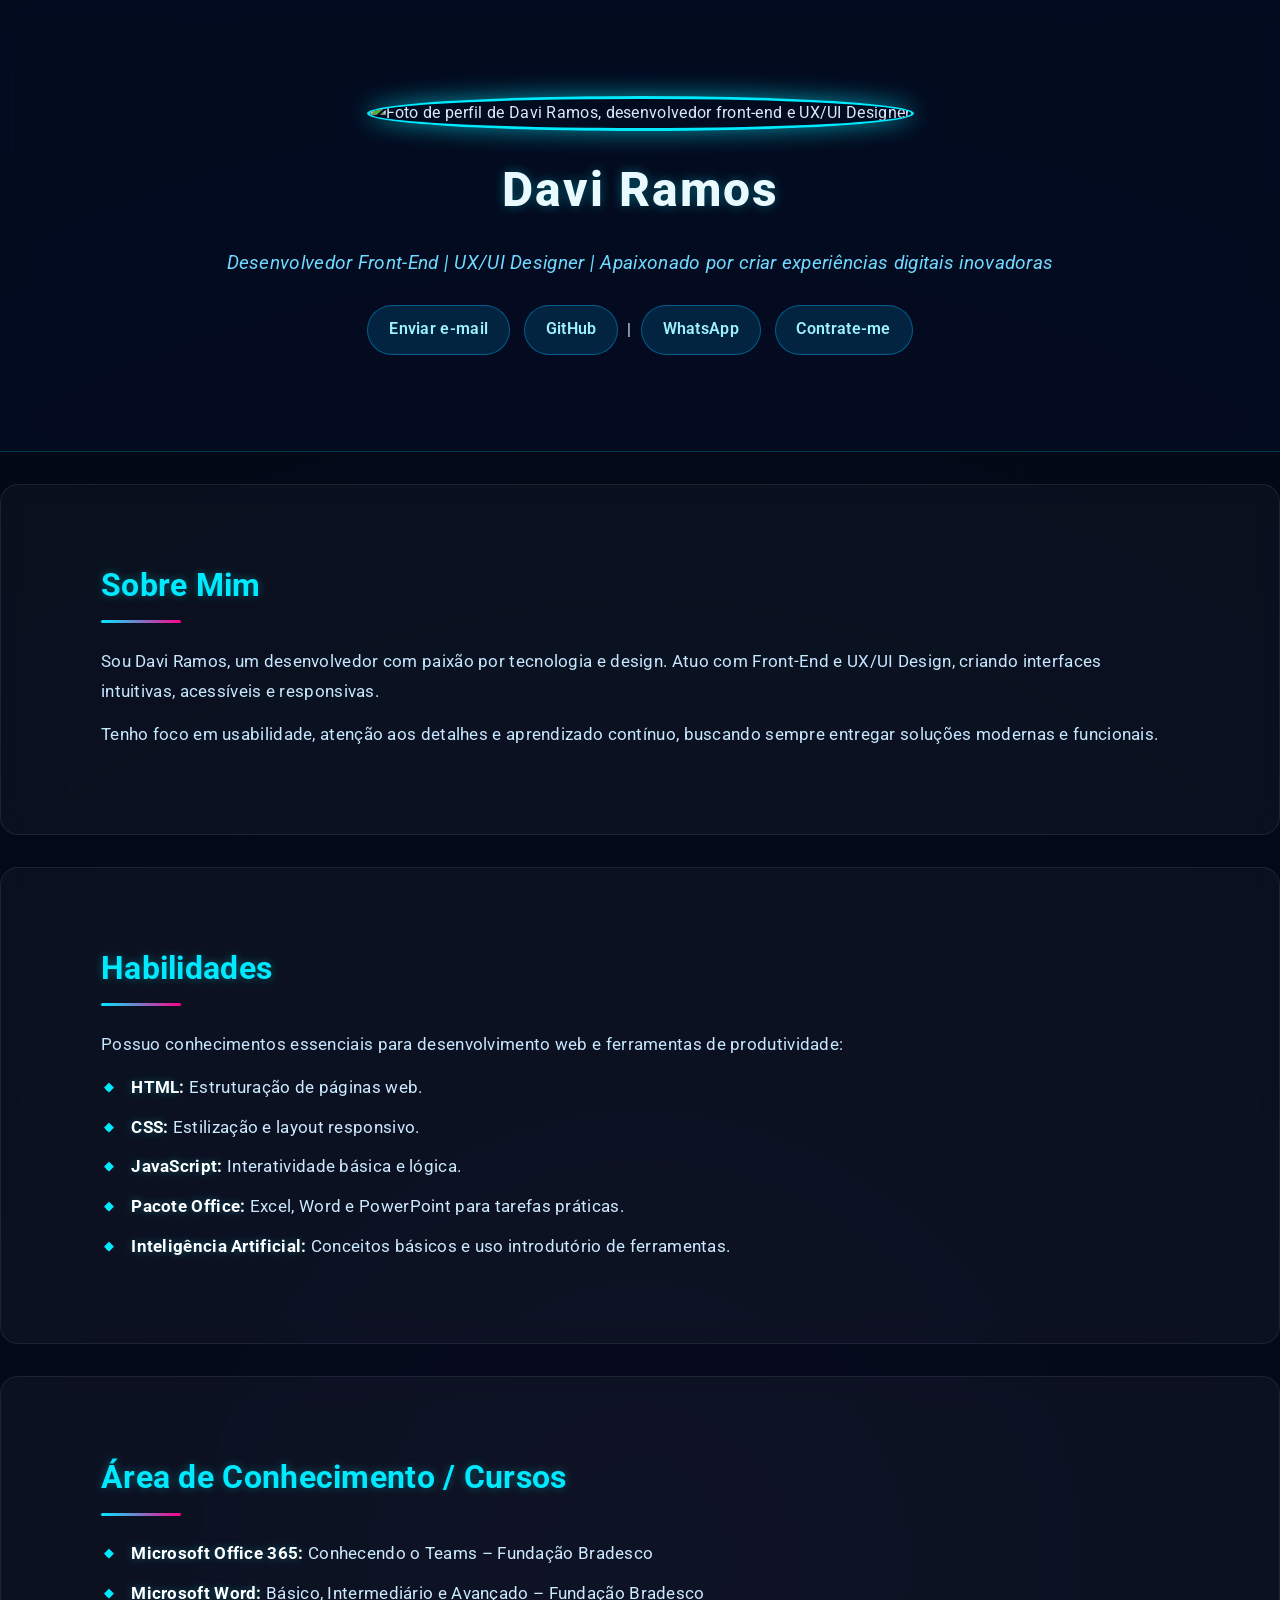
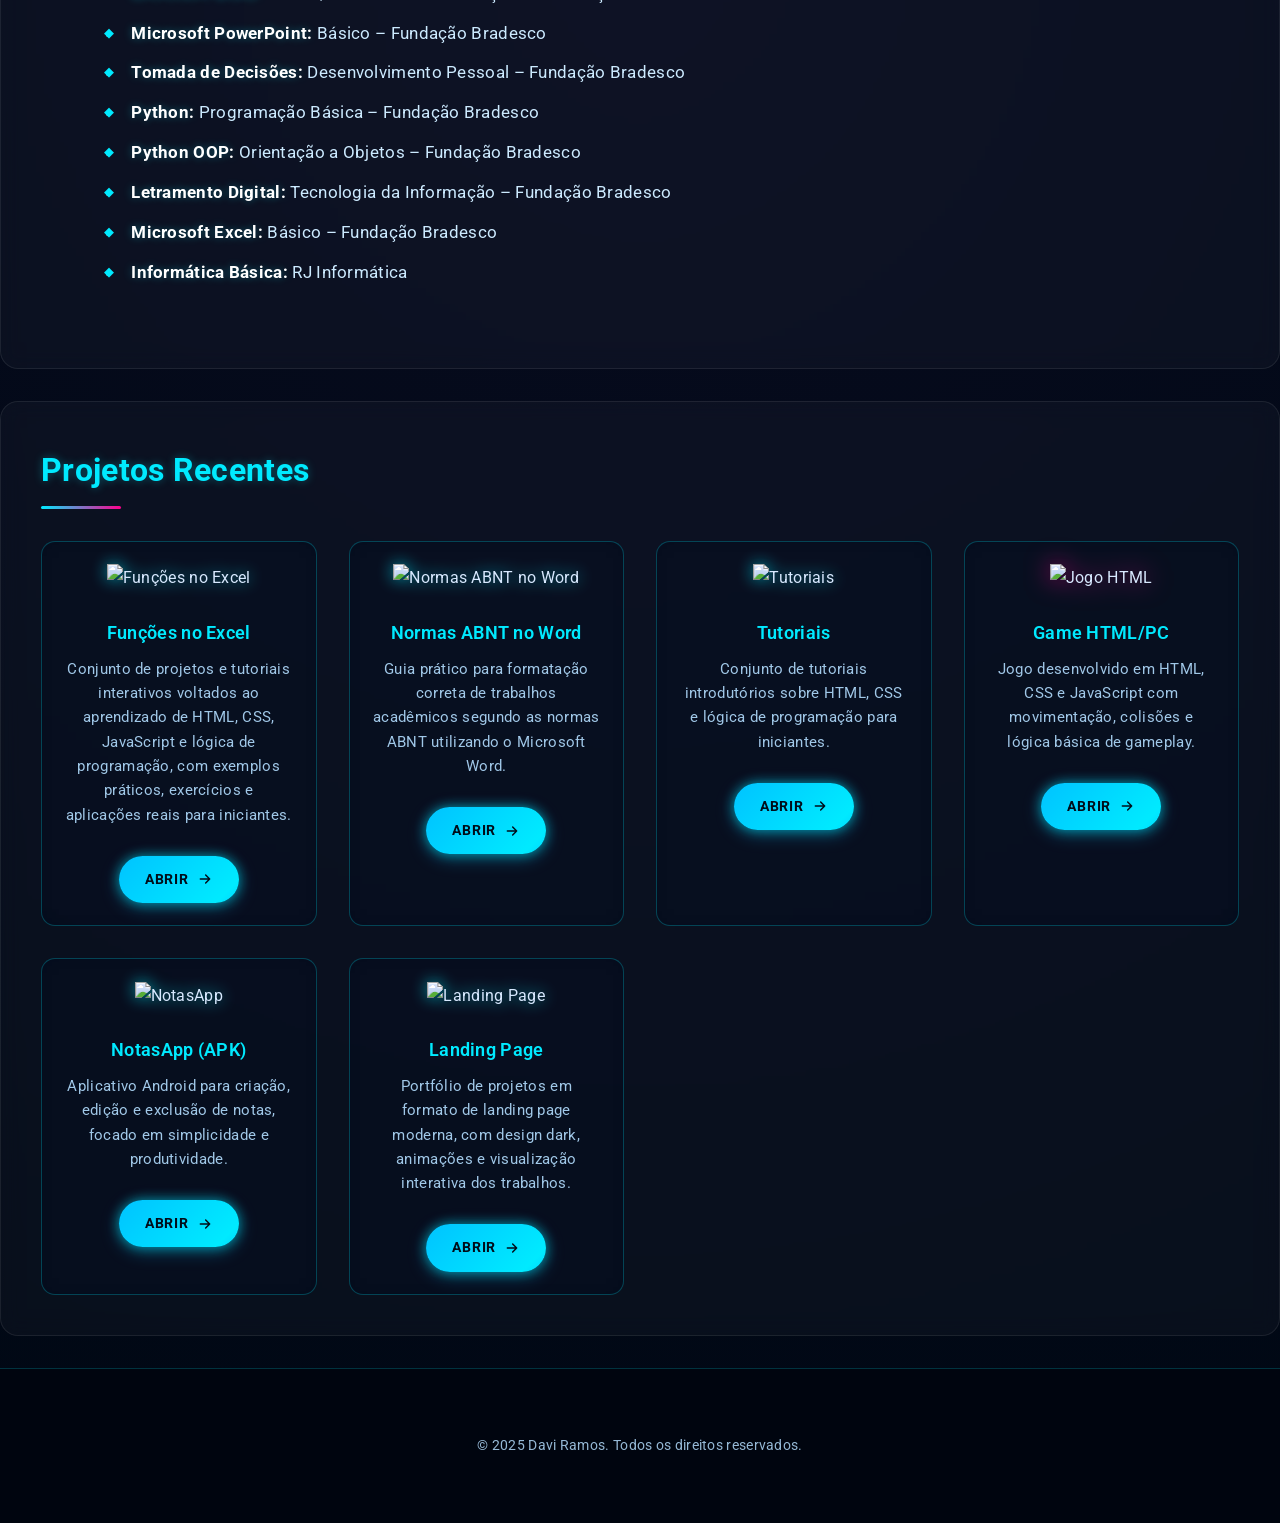
==== commit b20216b2: "Add files via upload" ====
--- a/index.html
+++ b/index.html
@@ -163,6 +163,19 @@
                 </a>
             </article>
 
+            <article class="projeto">
+                <img src="ICONE/HTML.png" alt="Landing Page" class="projeto-imagem">
+                <h3>Landing Page</h3>
+                <p class="descricao">
+                    Portfólio de projetos em formato de landing page moderna,
+                    com design dark, animações e visualização interativa dos trabalhos.
+                </p>
+                <a href="projeto-Landing.html" target="_blank" rel="noopener" class="btn-abrir">
+                    <span>Abrir</span>
+                    <svg viewBox="0 0 24 24" xmlns="http://www.w3.org/2000/svg"><path d="M5 12h14M13 6l6 6-6 6" stroke="currentColor" stroke-width="2.2" stroke-linecap="round" stroke-linejoin="round" fill="none"/></svg>
+                </a>
+            </article>
+
         </div>
     </section>
 
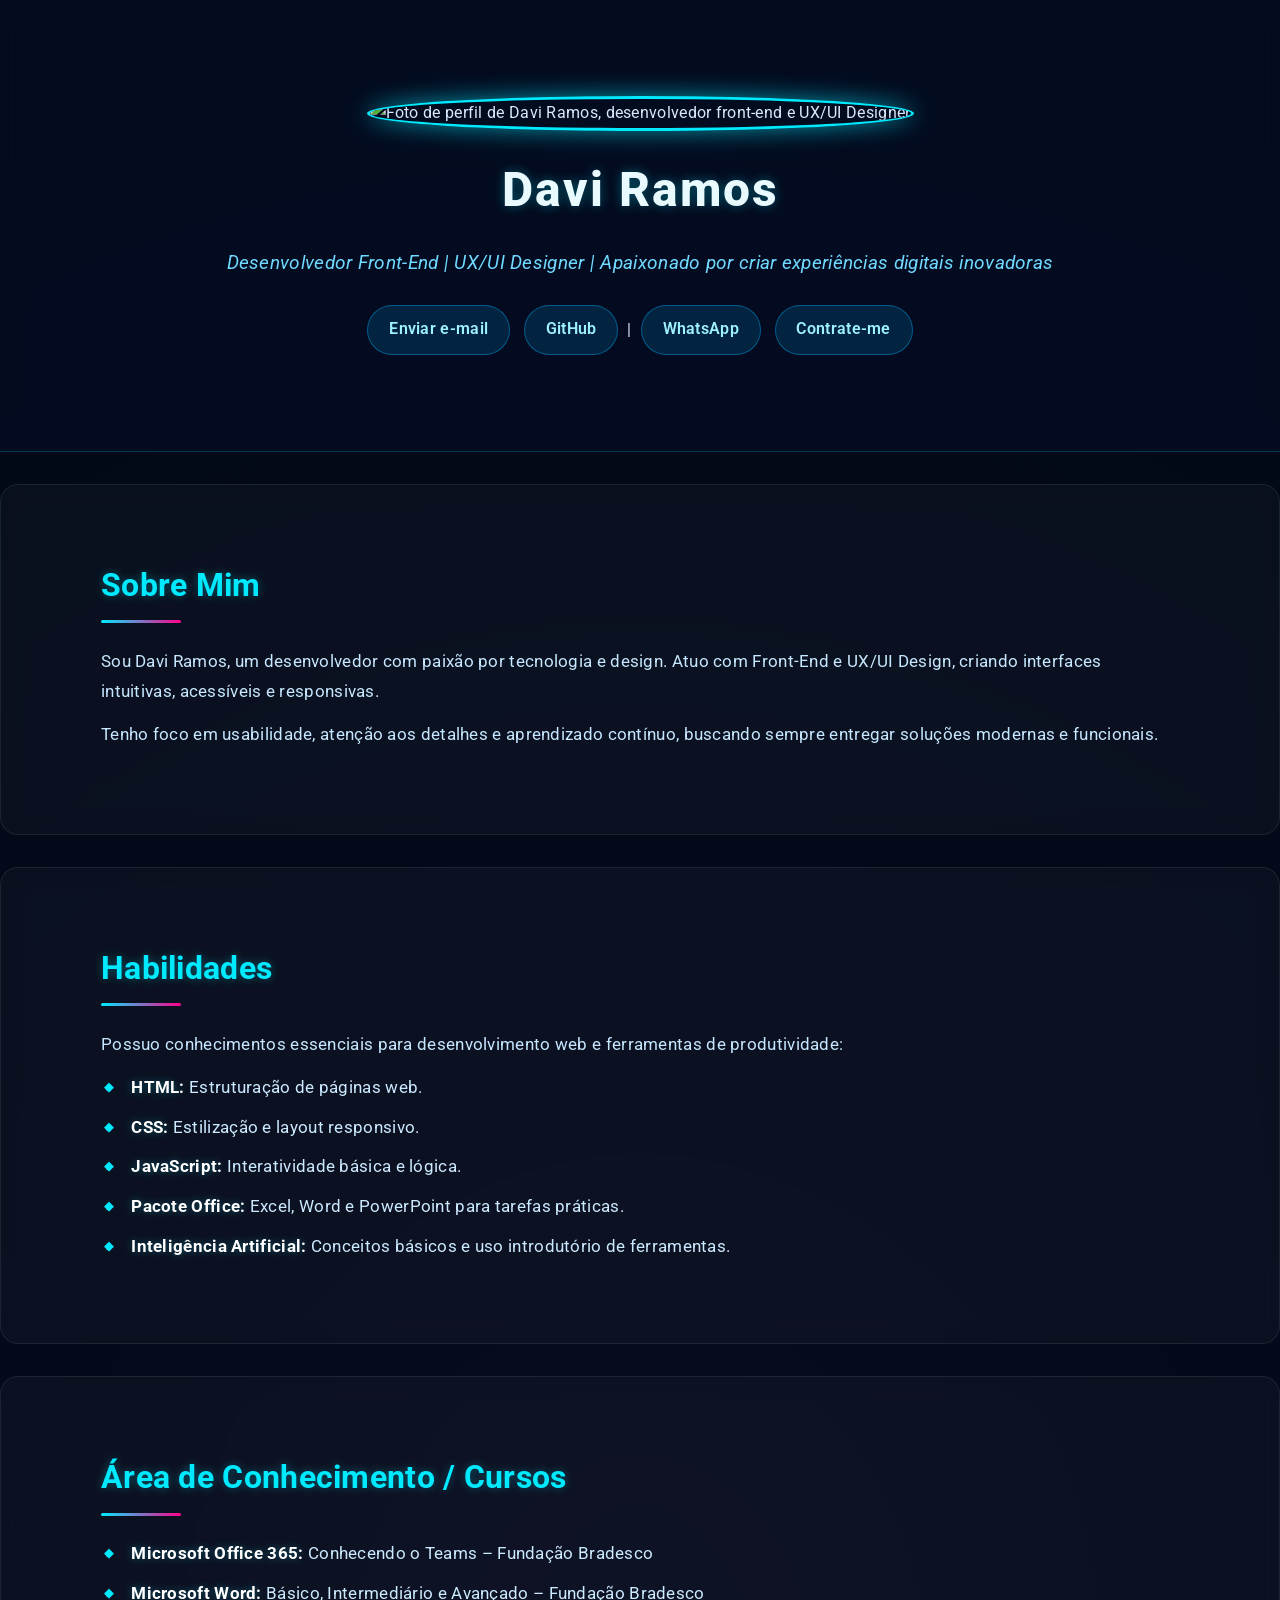
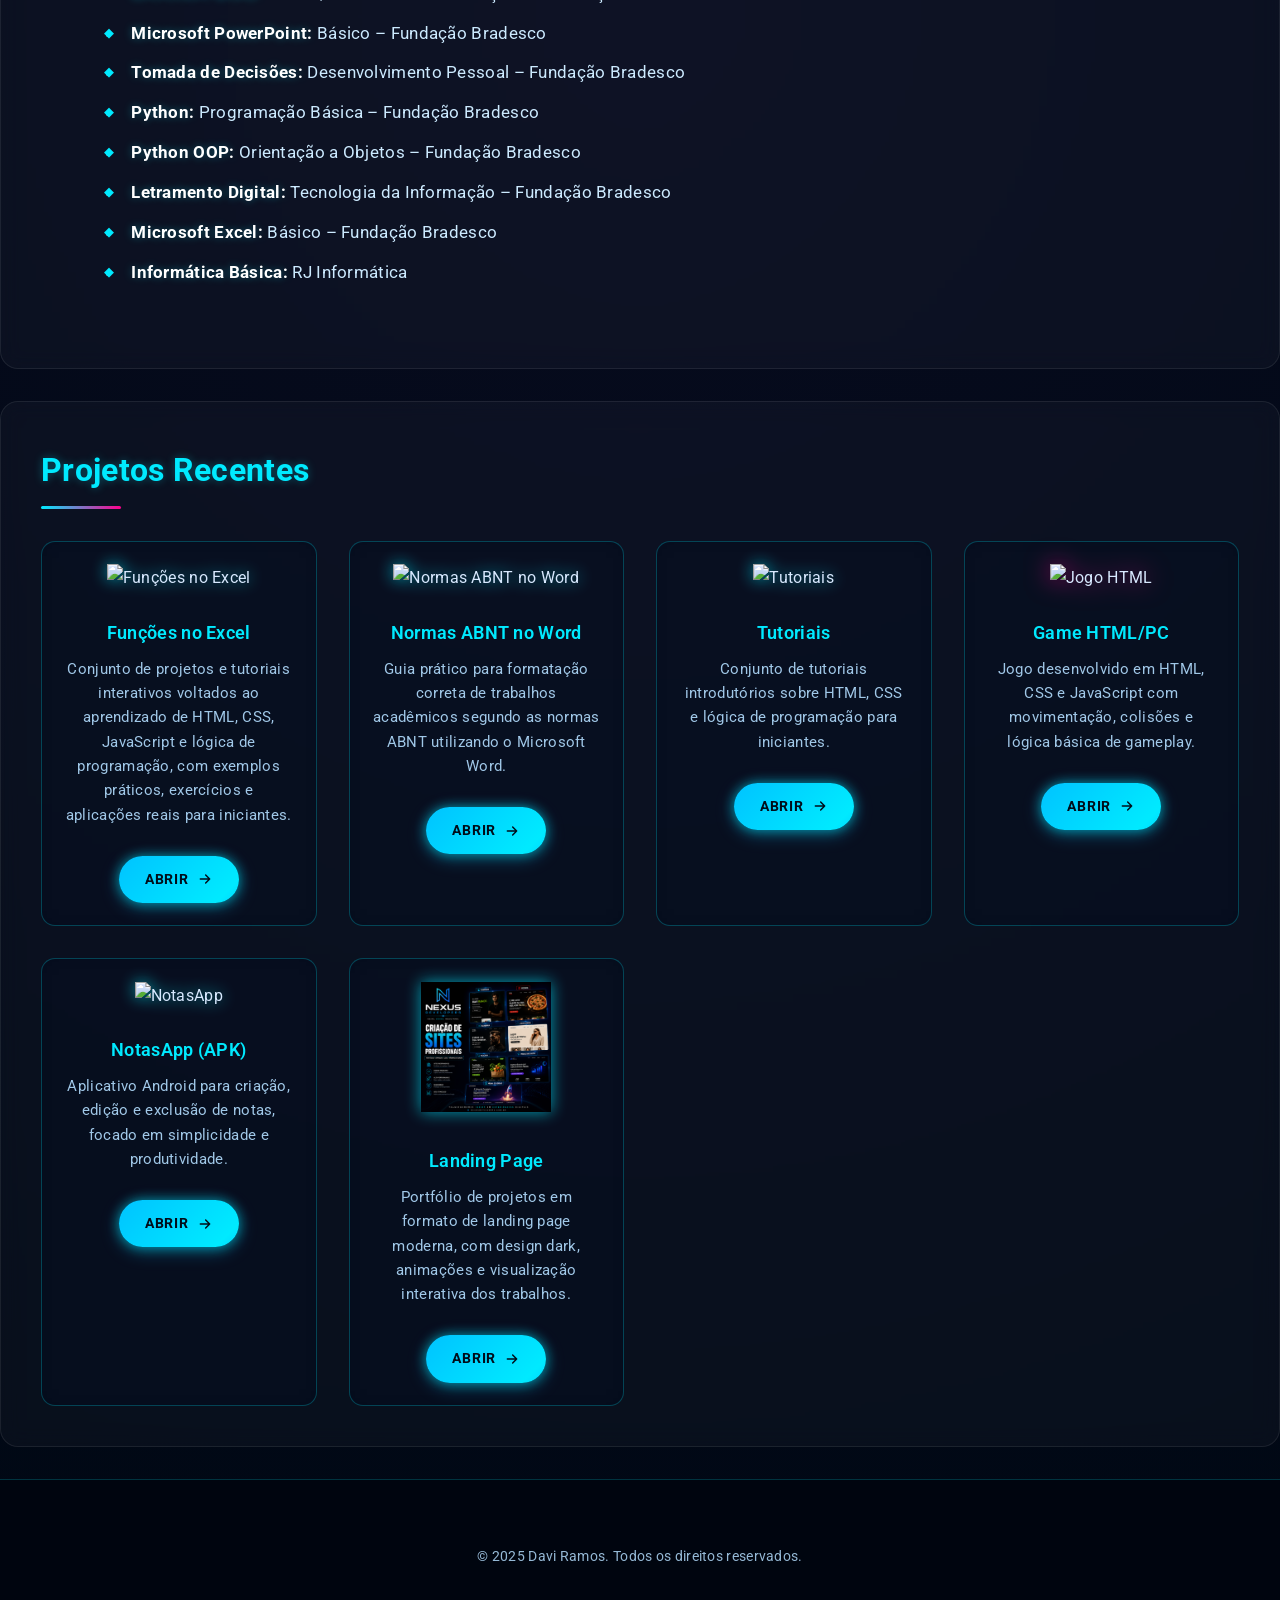
==== commit 82c9098c: "Update index.html" ====
--- a/index.html
+++ b/index.html
@@ -164,7 +164,7 @@
             </article>
 
             <article class="projeto">
-                <img src="ICONE/HTML.png" alt="Landing Page" class="projeto-imagem">
+                <img src="ICONE/projeto-Landing.png" alt="Landing Page" class="projeto-imagem">
                 <h3>Landing Page</h3>
                 <p class="descricao">
                     Portfólio de projetos em formato de landing page moderna,
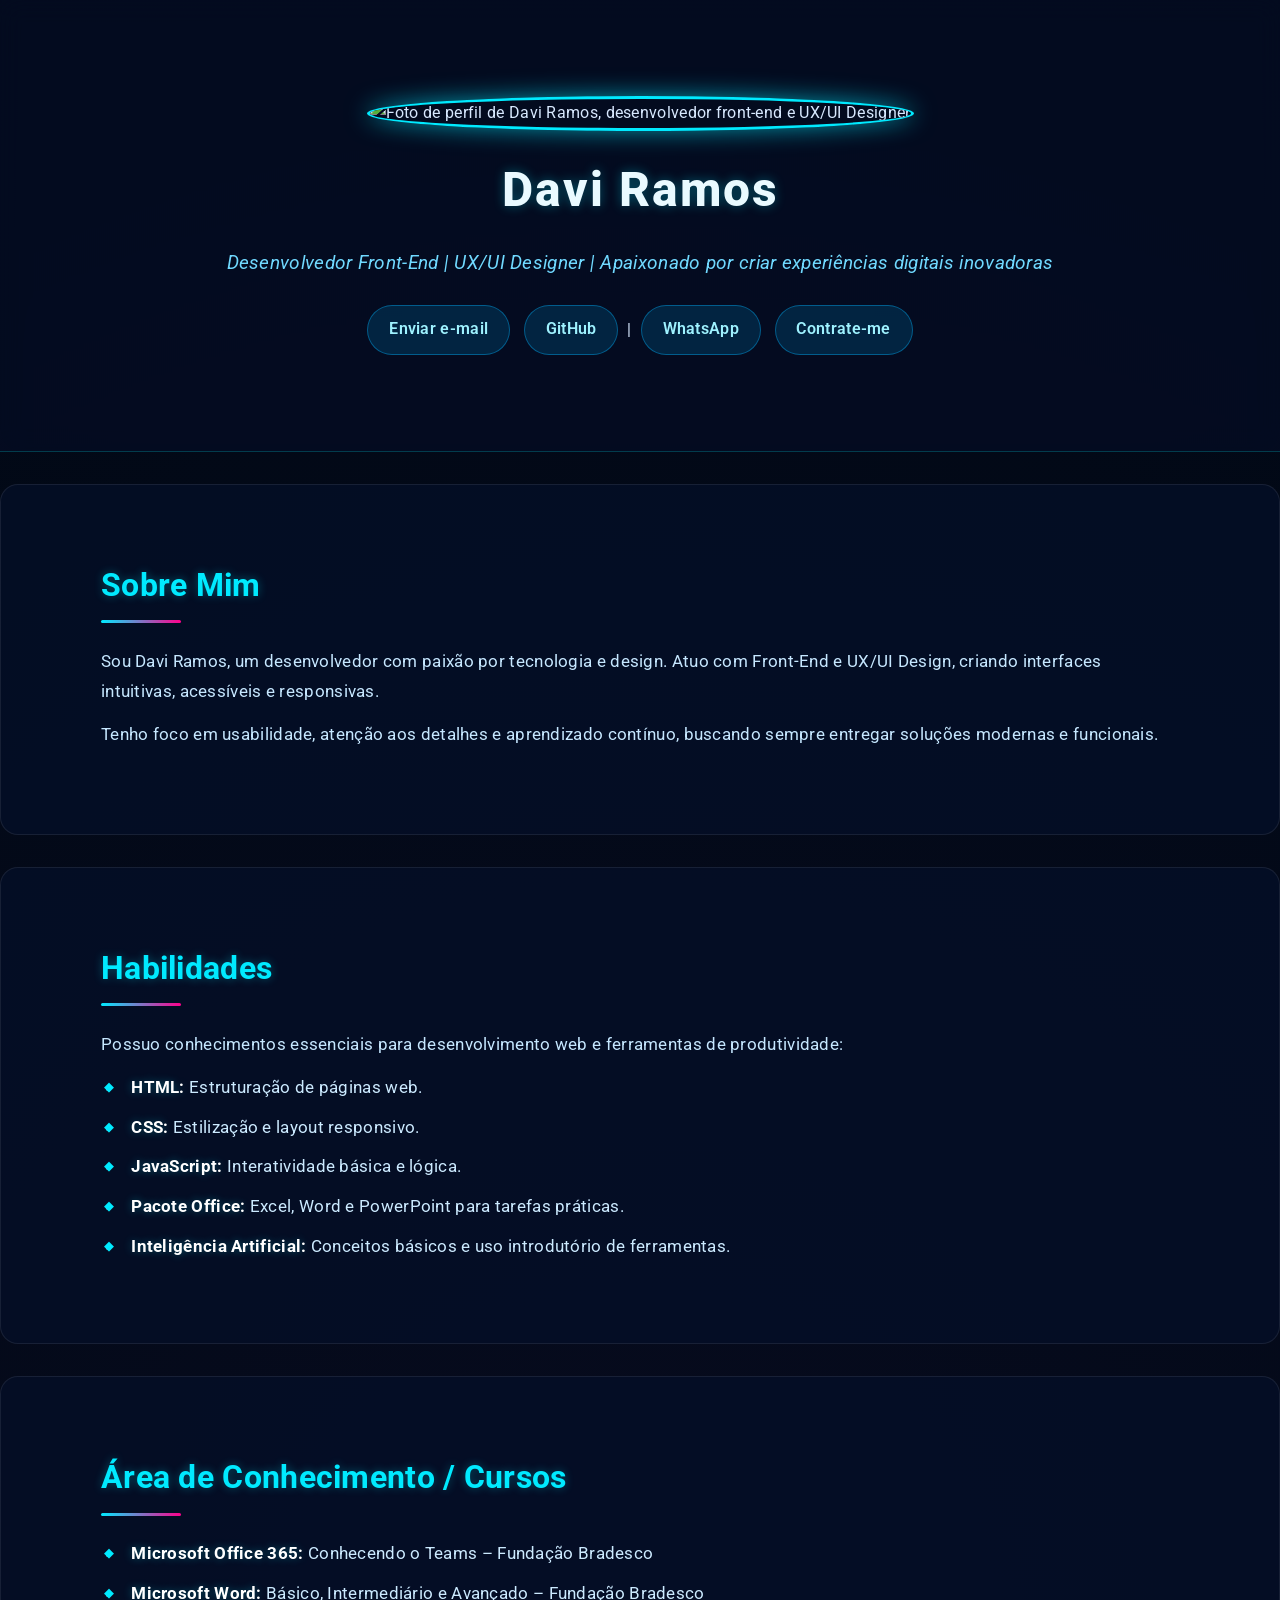
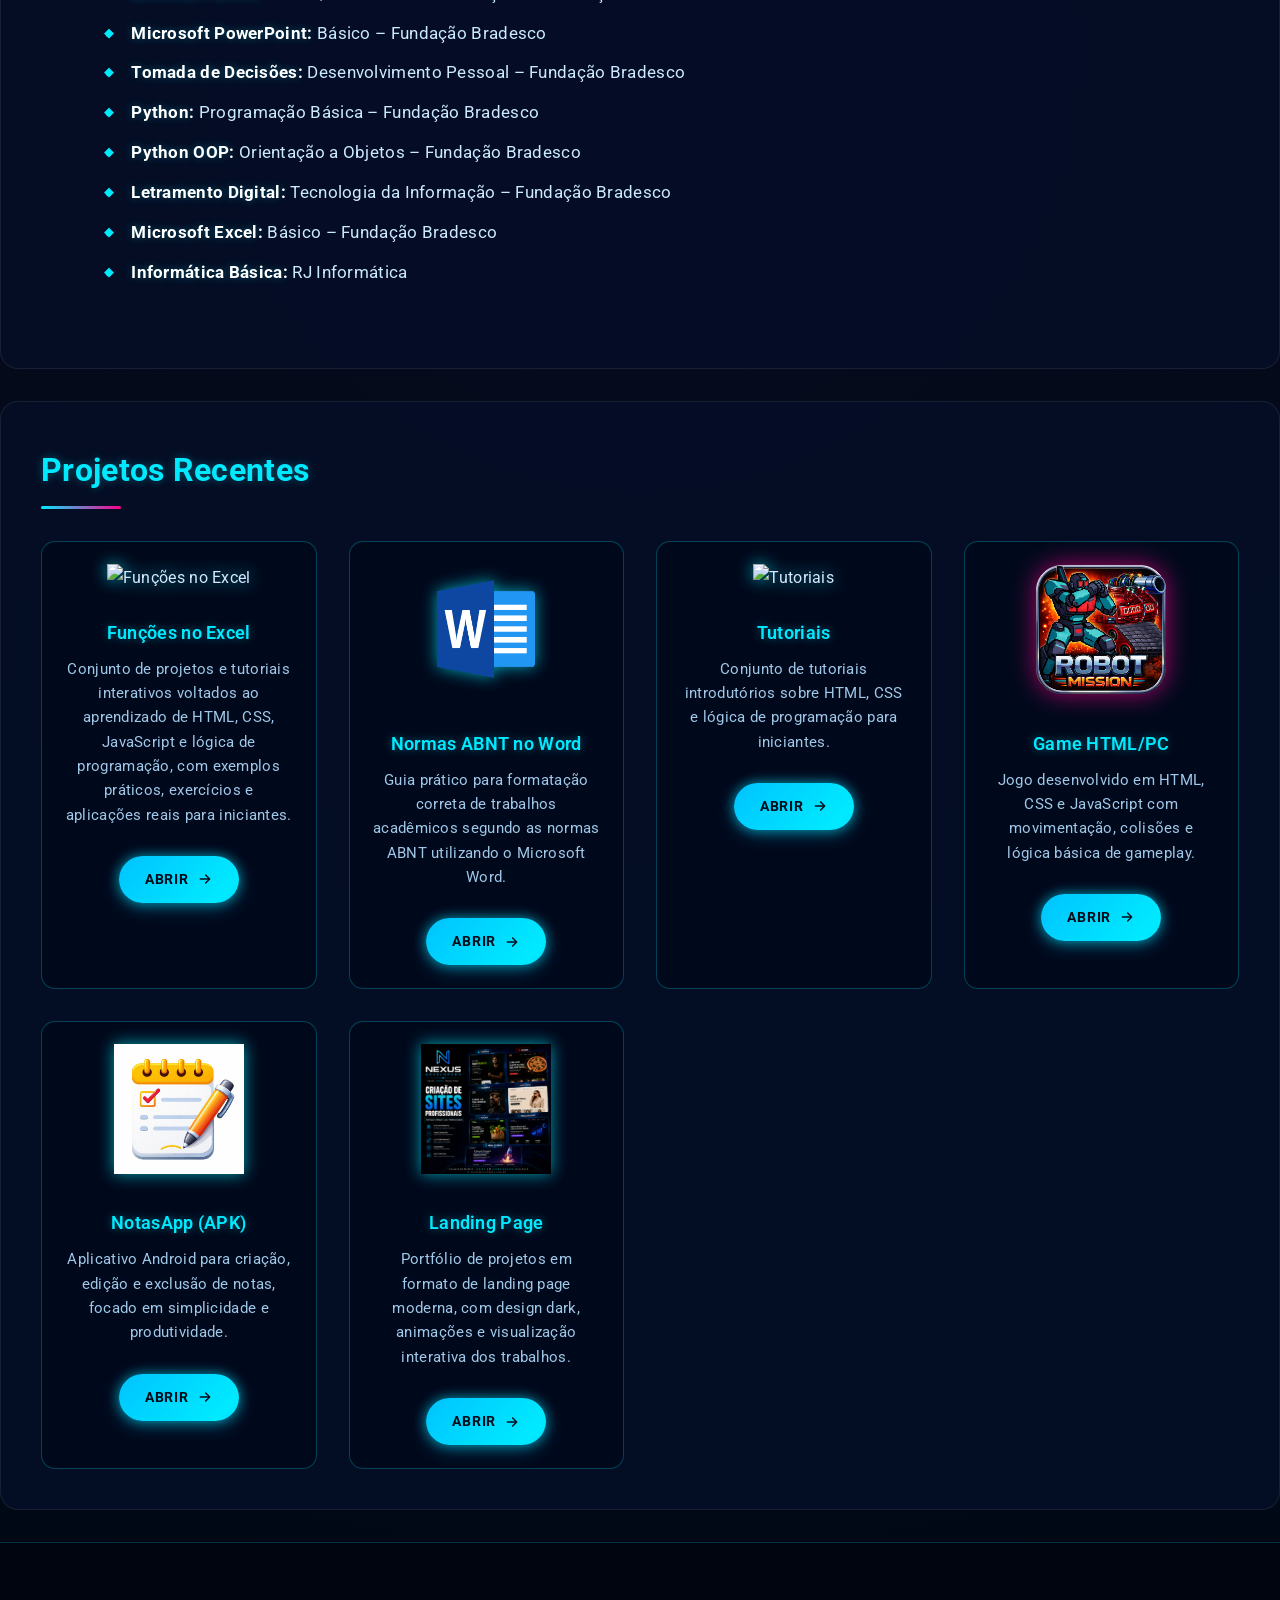
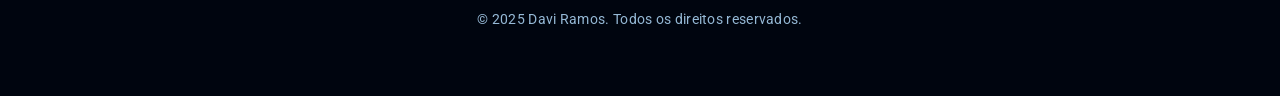
==== commit 223cf0c6: "Update index.html" ====
--- a/index.html
+++ b/index.html
@@ -99,7 +99,7 @@
         <div class="grid-projetos">
 
             <article class="projeto">
-                <img src="ICONE/excel.png" alt="Funções no Excel" class="projeto-imagem">
+                <img src="icones/excel.png" alt="Funções no Excel" class="projeto-imagem">
                 <h3>Funções no Excel</h3>
                 <p class="descricao">
                     Conjunto de projetos e tutoriais interativos voltados ao aprendizado de HTML, CSS, JavaScript e lógica de programação, com exemplos práticos, exercícios e aplicações reais para iniciantes.
@@ -112,7 +112,7 @@
             </article>
 
             <article class="projeto">
-                <img src="ICONE/ms-word.png" alt="Normas ABNT no Word" class="projeto-imagem">
+                <img src="icones/ms-word.png" alt="Normas ABNT no Word" class="projeto-imagem">
                 <h3>Normas ABNT no Word</h3>
                 <p class="descricao">
                     Guia prático para formatação correta de trabalhos acadêmicos
@@ -125,7 +125,7 @@
             </article>
 
             <article class="projeto">
-                <img src="ICONE/HTML.png" alt="Tutoriais" class="projeto-imagem">
+                <img src="icones/HTML.png" alt="Tutoriais" class="projeto-imagem">
                 <h3>Tutoriais</h3>
                 <p class="descricao">
                     Conjunto de tutoriais introdutórios sobre HTML, CSS e lógica
@@ -138,7 +138,7 @@
             </article>
 
             <article class="projeto">
-                <img src="ICONE/game.png" alt="Jogo HTML" class="projeto-imagem" id="img-game">
+                <img src="icones/game.png" alt="Jogo HTML" class="projeto-imagem" id="img-game">
                 <h3>Game HTML/PC</h3>
                 <p class="descricao">
                     Jogo desenvolvido em HTML, CSS e JavaScript com movimentação,
@@ -151,7 +151,7 @@
             </article>
 
             <article class="projeto">
-                <img src="ICONE/notas.png" alt="NotasApp" class="projeto-imagem">
+                <img src="icones/notas.png" alt="NotasApp" class="projeto-imagem">
                 <h3>NotasApp (APK)</h3>
                 <p class="descricao">
                     Aplicativo Android para criação, edição e exclusão de notas,
@@ -164,7 +164,7 @@
             </article>
 
             <article class="projeto">
-                <img src="ICONE/projeto-Landing.png" alt="Landing Page" class="projeto-imagem">
+                <img src="icones/projeto-Landing.png" alt="Landing Page" class="projeto-imagem">
                 <h3>Landing Page</h3>
                 <p class="descricao">
                     Portfólio de projetos em formato de landing page moderna,
--- a/style.css
+++ b/style.css
@@ -131,9 +131,8 @@
 section {
     margin: 2rem 0;
     padding: 2.5rem;
-    background: rgba(255,255,255,0.03);
+    background: rgba(5, 15, 40, 0.75);
     border-radius: 18px;
-    backdrop-filter: blur(10px);
     border: 1px solid rgba(255,255,255,0.08);
 }
 
@@ -210,9 +209,8 @@
 .projeto {
     padding: 1.4rem;
     border-radius: 14px;
-    background: rgba(0,10,28,0.55);
+    background: rgba(0,10,28,0.85);
     border: 1px solid rgba(0,234,255,0.25);
-    backdrop-filter: blur(12px);
     text-align: center;
     transition: 0.3s ease;
 }
@@ -227,7 +225,7 @@
     color: #00eaff;
     font-weight: 600;
     margin-top: 0.4rem;
-    animation: neonGlow 2.4s infinite;
+    text-shadow: 0 0 8px #00eaff66;
 }
 
 /* ===========================
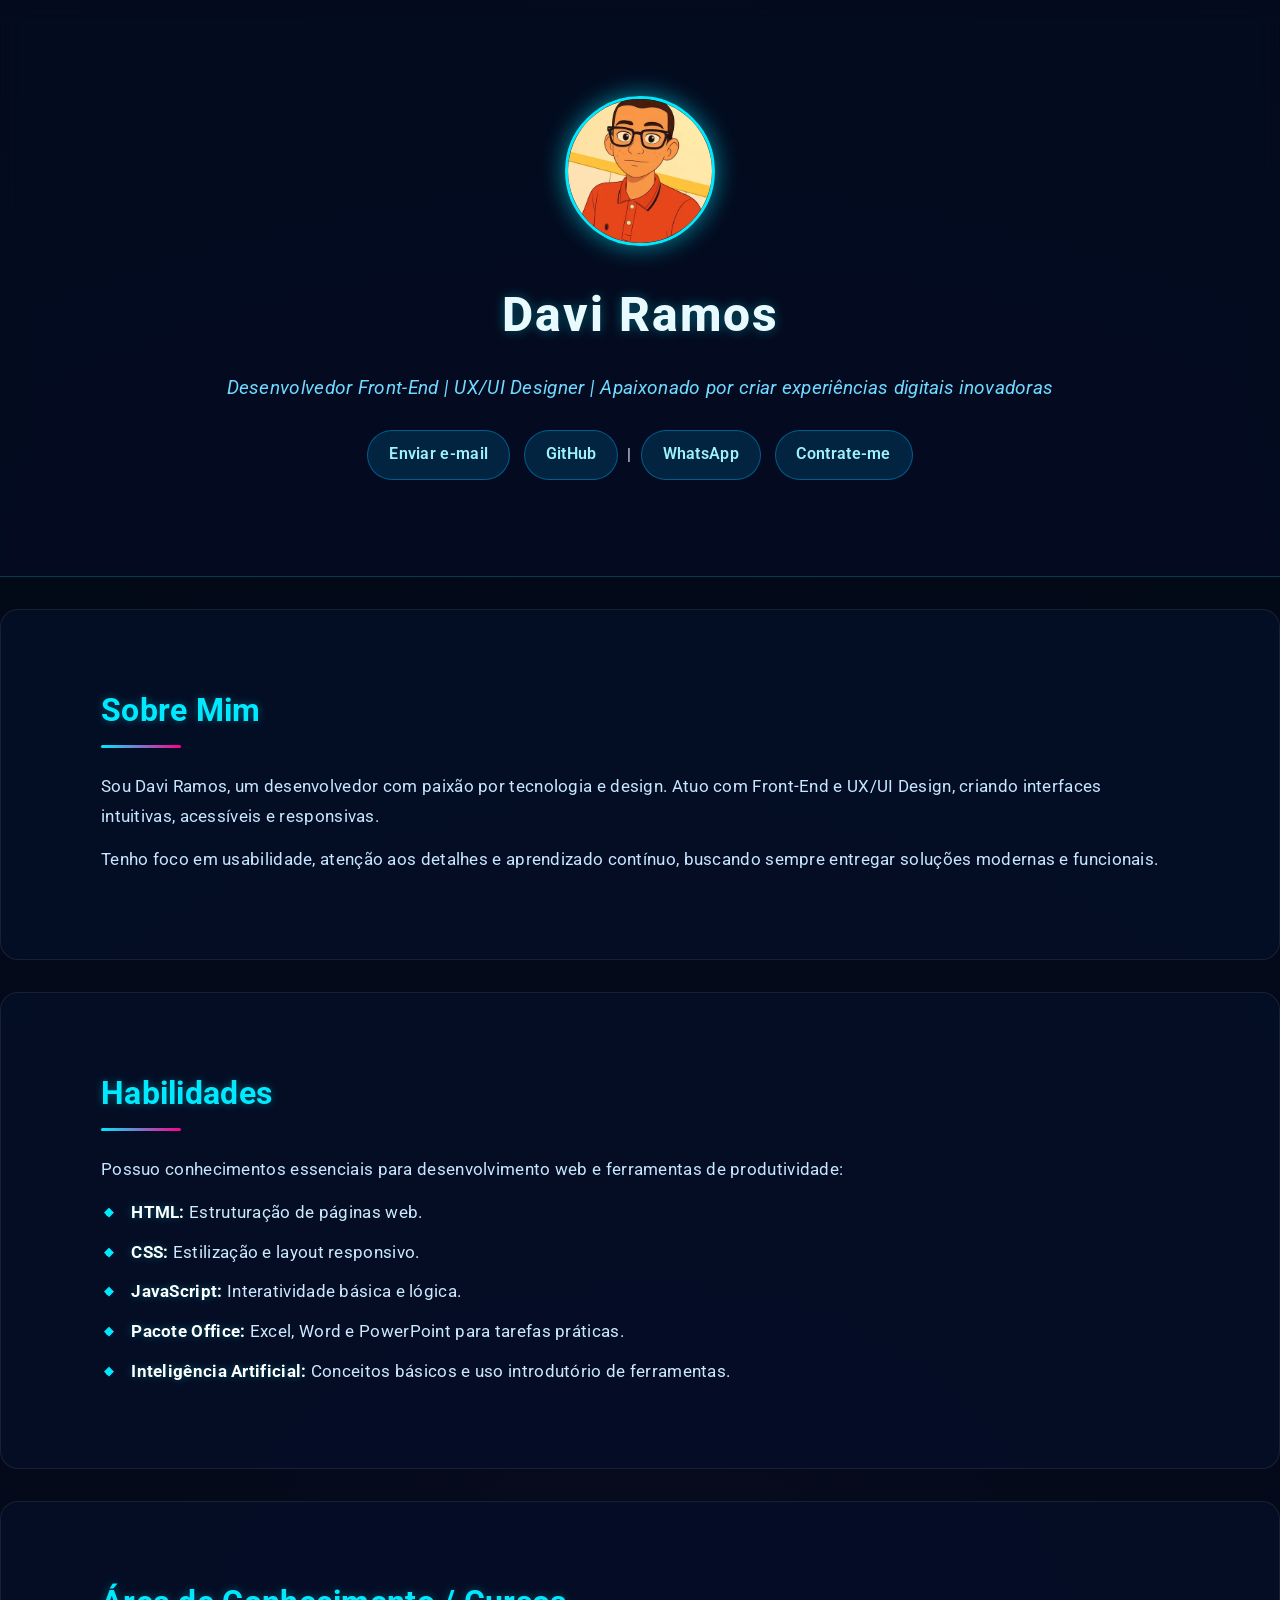
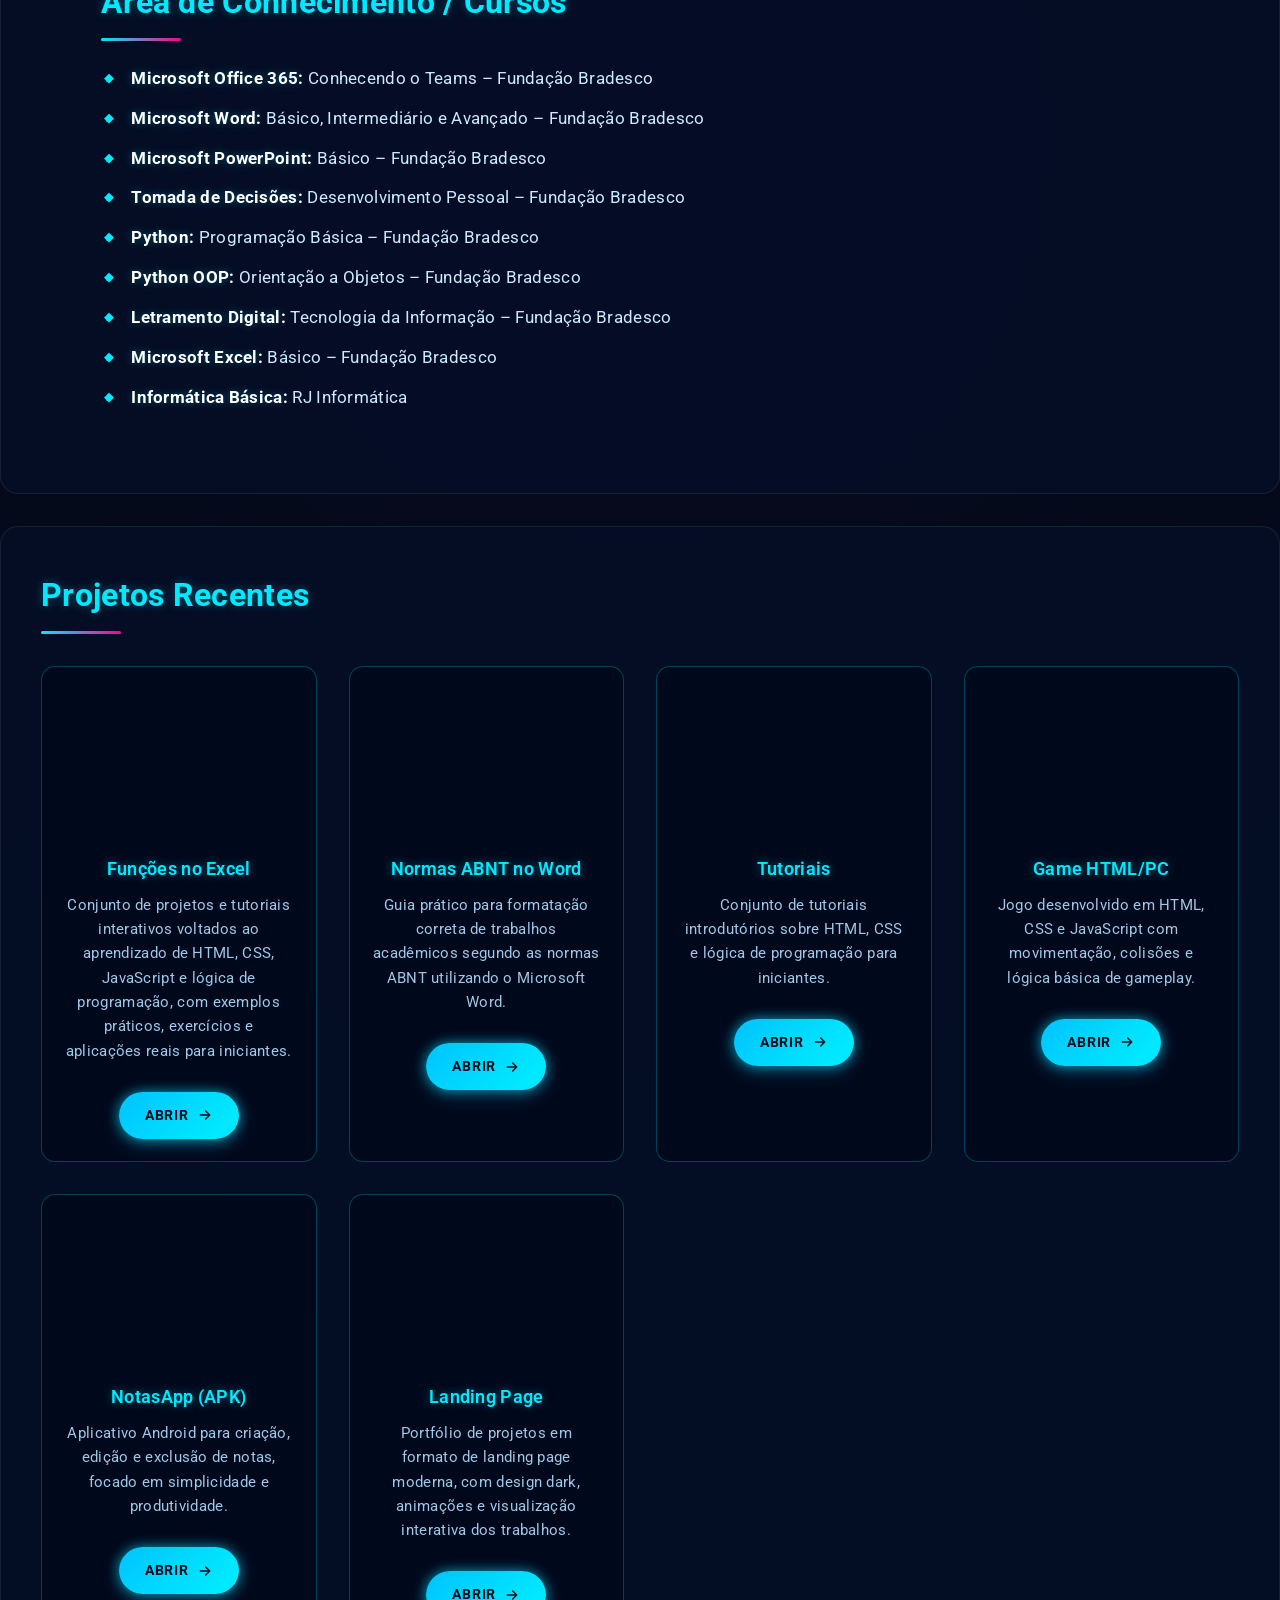
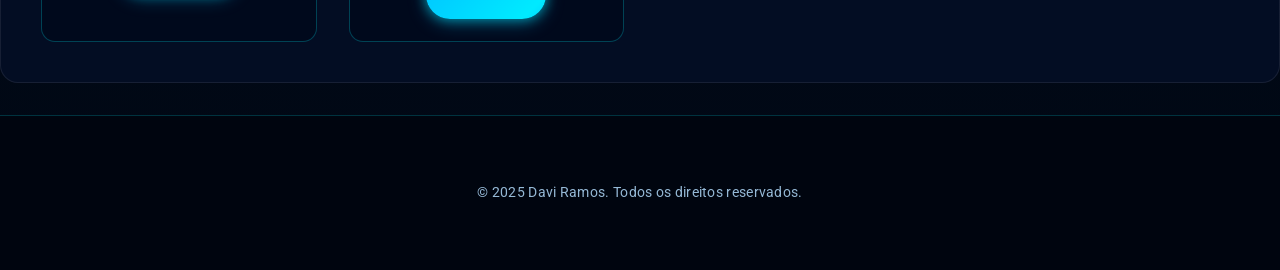
==== commit bacdb19f: "Add files via upload" ====
--- a/index.html
+++ b/index.html
@@ -1,190 +1,202 @@
-<!DOCTYPE html>
-<html lang="pt-br">
-
-<head>
-    <meta charset="UTF-8">
-    <meta name="viewport" content="width=device-width, initial-scale=1.0, maximum-scale=1">
-    <title>Portfólio Profissional - Davi Ramos</title>
-
-    <!-- Estilos -->
-    <link rel="stylesheet" href="style.css">
-
-    <!-- Fonte Google -->
-    <link href="https://fonts.googleapis.com/css2?family=Roboto:wght@400;500;700&display=swap" rel="stylesheet">
-</head>
-
-<body>
-
-    <!-- Cabeçalho -->
-    <header class="cabecalho">
-        <div class="container">
-            <div class="foto-container">
-                <img src="assets/foto de perfil.png"
-                    alt="Foto de perfil de Davi Ramos, desenvolvedor front-end e UX/UI Designer"
-                    class="foto-perfil">
-            </div>
-
-            <div class="info">
-                <h1>Davi Ramos</h1>
-                <p class="subtitulo">
-                    Desenvolvedor Front-End | UX/UI Designer | Apaixonado por criar experiências digitais inovadoras
-                </p>
-
-                <div class="social-links">
-                    <a href="mailto:dr913823@gmail.com">Enviar e-mail</a>
-                    <a href="https://github.com/zerodavi/DAVI-portf-lio" target="_blank" class="social-link">GitHub</a> |
-                    <a href="https://wa.me/5586994070772?text=Olá!%20Gostaria%20de%20mais%20informações."
-                        target="_blank" class="social-link whatsapp-link">WhatsApp</a>
-                    <a href="Dados.html" target="_blank" class="social-link">Contrate-me</a>
-                </div>
-            </div>
-        </div>
-    </header>
-
-    <!-- Sobre -->
-    <section class="sobre">
-        <div class="container">
-            <h2>Sobre Mim</h2>
-            <p>
-                Sou Davi Ramos, um desenvolvedor com paixão por tecnologia e design.
-                Atuo com Front-End e UX/UI Design, criando interfaces intuitivas,
-                acessíveis e responsivas.
-            </p>
-            <p>
-                Tenho foco em usabilidade, atenção aos detalhes e aprendizado contínuo,
-                buscando sempre entregar soluções modernas e funcionais.
-            </p>
-        </div>
-    </section>
-
-    <!-- Habilidades -->
-    <section class="habilidades">
-        <div class="container">
-            <h2>Habilidades</h2>
-            <p>
-                Possuo conhecimentos essenciais para desenvolvimento web e ferramentas de produtividade:
-            </p>
-            <ul>
-                <li><strong>HTML:</strong> Estruturação de páginas web.</li>
-                <li><strong>CSS:</strong> Estilização e layout responsivo.</li>
-                <li><strong>JavaScript:</strong> Interatividade básica e lógica.</li>
-                <li><strong>Pacote Office:</strong> Excel, Word e PowerPoint para tarefas práticas.</li>
-                <li><strong>Inteligência Artificial:</strong> Conceitos básicos e uso introdutório de ferramentas.</li>
-            </ul>
-        </div>
-    </section>
-
-    <!-- Cursos -->
-    <section class="cursos">
-        <div class="container">
-            <h2>Área de Conhecimento / Cursos</h2>
-            <ul>
-                <li><strong>Microsoft Office 365:</strong> Conhecendo o Teams – Fundação Bradesco</li>
-                <li><strong>Microsoft Word:</strong> Básico, Intermediário e Avançado – Fundação Bradesco</li>
-                <li><strong>Microsoft PowerPoint:</strong> Básico – Fundação Bradesco</li>
-                <li><strong>Tomada de Decisões:</strong> Desenvolvimento Pessoal – Fundação Bradesco</li>
-                <li><strong>Python:</strong> Programação Básica – Fundação Bradesco</li>
-                <li><strong>Python OOP:</strong> Orientação a Objetos – Fundação Bradesco</li>
-                <li><strong>Letramento Digital:</strong> Tecnologia da Informação – Fundação Bradesco</li>
-                <li><strong>Microsoft Excel:</strong> Básico – Fundação Bradesco</li>
-                <li><strong>Informática Básica:</strong> RJ Informática</li>
-            </ul>
-        </div>
-    </section>
-
-    <!-- Projetos -->
-    <section class="projetos">
-        <h2>Projetos Recentes</h2>
-
-        <div class="grid-projetos">
-
-            <article class="projeto">
-                <img src="icones/excel.png" alt="Funções no Excel" class="projeto-imagem">
-                <h3>Funções no Excel</h3>
-                <p class="descricao">
-                    Conjunto de projetos e tutoriais interativos voltados ao aprendizado de HTML, CSS, JavaScript e lógica de programação, com exemplos práticos, exercícios e aplicações reais para iniciantes.
-
-                </p>
-                <a href="Funções no Excel.html" target="_blank" rel="noopener" class="btn-abrir">
-                    <span>Abrir</span>
-                    <svg viewBox="0 0 24 24" xmlns="http://www.w3.org/2000/svg"><path d="M5 12h14M13 6l6 6-6 6" stroke="currentColor" stroke-width="2.2" stroke-linecap="round" stroke-linejoin="round" fill="none"/></svg>
-                </a>
-            </article>
-
-            <article class="projeto">
-                <img src="icones/ms-word.png" alt="Normas ABNT no Word" class="projeto-imagem">
-                <h3>Normas ABNT no Word</h3>
-                <p class="descricao">
-                    Guia prático para formatação correta de trabalhos acadêmicos
-                    segundo as normas ABNT utilizando o Microsoft Word.
-                </p>
-                <a href="Normas ABNT no Word.html" target="_blank" rel="noopener" class="btn-abrir">
-                    <span>Abrir</span>
-                    <svg viewBox="0 0 24 24" xmlns="http://www.w3.org/2000/svg"><path d="M5 12h14M13 6l6 6-6 6" stroke="currentColor" stroke-width="2.2" stroke-linecap="round" stroke-linejoin="round" fill="none"/></svg>
-                </a>
-            </article>
-
-            <article class="projeto">
-                <img src="icones/HTML.png" alt="Tutoriais" class="projeto-imagem">
-                <h3>Tutoriais</h3>
-                <p class="descricao">
-                    Conjunto de tutoriais introdutórios sobre HTML, CSS e lógica
-                    de programação para iniciantes.
-                </p>
-                <a href="Tutoriais.html" target="_blank" rel="noopener" class="btn-abrir">
-                    <span>Abrir</span>
-                    <svg viewBox="0 0 24 24" xmlns="http://www.w3.org/2000/svg"><path d="M5 12h14M13 6l6 6-6 6" stroke="currentColor" stroke-width="2.2" stroke-linecap="round" stroke-linejoin="round" fill="none"/></svg>
-                </a>
-            </article>
-
-            <article class="projeto">
-                <img src="icones/game.png" alt="Jogo HTML" class="projeto-imagem" id="img-game">
-                <h3>Game HTML/PC</h3>
-                <p class="descricao">
-                    Jogo desenvolvido em HTML, CSS e JavaScript com movimentação,
-                    colisões e lógica básica de gameplay.
-                </p>
-                <a href="https://davirs.neocities.org/iniciar" target="_blank" rel="noopener" class="btn-abrir">
-                    <span>Abrir</span>
-                    <svg viewBox="0 0 24 24" xmlns="http://www.w3.org/2000/svg"><path d="M5 12h14M13 6l6 6-6 6" stroke="currentColor" stroke-width="2.2" stroke-linecap="round" stroke-linejoin="round" fill="none"/></svg>
-                </a>
-            </article>
-
-            <article class="projeto">
-                <img src="icones/notas.png" alt="NotasApp" class="projeto-imagem">
-                <h3>NotasApp (APK)</h3>
-                <p class="descricao">
-                    Aplicativo Android para criação, edição e exclusão de notas,
-                    focado em simplicidade e produtividade.
-                </p>
-                <a href="notasapp-download.html" target="_blank" rel="noopener" class="btn-abrir">
-                    <span>Abrir</span>
-                    <svg viewBox="0 0 24 24" xmlns="http://www.w3.org/2000/svg"><path d="M5 12h14M13 6l6 6-6 6" stroke="currentColor" stroke-width="2.2" stroke-linecap="round" stroke-linejoin="round" fill="none"/></svg>
-                </a>
-            </article>
-
-            <article class="projeto">
-                <img src="icones/projeto-Landing.png" alt="Landing Page" class="projeto-imagem">
-                <h3>Landing Page</h3>
-                <p class="descricao">
-                    Portfólio de projetos em formato de landing page moderna,
-                    com design dark, animações e visualização interativa dos trabalhos.
-                </p>
-                <a href="projeto-Landing.html" target="_blank" rel="noopener" class="btn-abrir">
-                    <span>Abrir</span>
-                    <svg viewBox="0 0 24 24" xmlns="http://www.w3.org/2000/svg"><path d="M5 12h14M13 6l6 6-6 6" stroke="currentColor" stroke-width="2.2" stroke-linecap="round" stroke-linejoin="round" fill="none"/></svg>
-                </a>
-            </article>
-
-        </div>
-    </section>
-
-    <!-- Rodapé -->
-    <footer class="rodape">
-        <div class="container">
-            <p>&copy; 2025 Davi Ramos. Todos os direitos reservados.</p>
-        </div>
-    </footer>
-
-</body>
-</html>
+<!DOCTYPE html>
+<html lang="pt-br">
+
+<head>
+    <meta charset="UTF-8">
+    <meta name="viewport" content="width=device-width, initial-scale=1.0, maximum-scale=1">
+    <title>Portfólio Profissional - Davi Ramos</title>
+
+    <!-- Estilos -->
+    <link rel="stylesheet" href="style.css">
+
+    <!-- Fonte Google -->
+    <link href="https://fonts.googleapis.com/css2?family=Roboto:wght@400;500;700&display=swap" rel="stylesheet">
+</head>
+
+<body>
+
+    <!-- Cabeçalho -->
+    <header class="cabecalho">
+        <div class="container">
+            <div class="foto-container">
+                <picture>
+                    <source srcset="assets/foto-perfil.webp" type="image/webp">
+                    <img src="assets/foto de perfil.png"
+                        alt="Foto de perfil de Davi Ramos, desenvolvedor front-end e UX/UI Designer"
+                        class="foto-perfil" width="150" height="150" loading="eager" decoding="async">
+                </picture>
+            </div>
+
+            <div class="info">
+                <h1>Davi Ramos</h1>
+                <p class="subtitulo">
+                    Desenvolvedor Front-End | UX/UI Designer | Apaixonado por criar experiências digitais inovadoras
+                </p>
+
+                <div class="social-links">
+                    <a href="mailto:dr913823@gmail.com">Enviar e-mail</a>
+                    <a href="https://github.com/zerodavi/DAVI-portf-lio" target="_blank" class="social-link">GitHub</a> |
+                    <a href="https://wa.me/5586994070772?text=Ol%C3%A1%21%20Acabei%20de%20conhecer%20seu%20trabalho%20pelo%20seu%20curr%C3%ADculo%20e%20gostaria%20de%20mais%20informa%C3%A7%C3%B5es%20sobre%20seus%20servi%C3%A7os."
+                        target="_blank" class="social-link whatsapp-link">WhatsApp</a>
+                    <a href="Dados.html" target="_blank" class="social-link">Contrate-me</a>
+                </div>
+            </div>
+        </div>
+    </header>
+
+    <!-- Sobre -->
+    <section class="sobre">
+        <div class="container">
+            <h2>Sobre Mim</h2>
+            <p>
+                Sou Davi Ramos, um desenvolvedor com paixão por tecnologia e design.
+                Atuo com Front-End e UX/UI Design, criando interfaces intuitivas,
+                acessíveis e responsivas.
+            </p>
+            <p>
+                Tenho foco em usabilidade, atenção aos detalhes e aprendizado contínuo,
+                buscando sempre entregar soluções modernas e funcionais.
+            </p>
+        </div>
+    </section>
+
+    <!-- Habilidades -->
+    <section class="habilidades">
+        <div class="container">
+            <h2>Habilidades</h2>
+            <p>
+                Possuo conhecimentos essenciais para desenvolvimento web e ferramentas de produtividade:
+            </p>
+            <ul>
+                <li><strong>HTML:</strong> Estruturação de páginas web.</li>
+                <li><strong>CSS:</strong> Estilização e layout responsivo.</li>
+                <li><strong>JavaScript:</strong> Interatividade básica e lógica.</li>
+                <li><strong>Pacote Office:</strong> Excel, Word e PowerPoint para tarefas práticas.</li>
+                <li><strong>Inteligência Artificial:</strong> Conceitos básicos e uso introdutório de ferramentas.</li>
+            </ul>
+        </div>
+    </section>
+
+    <!-- Cursos -->
+    <section class="cursos">
+        <div class="container">
+            <h2>Área de Conhecimento / Cursos</h2>
+            <ul>
+                <li><strong>Microsoft Office 365:</strong> Conhecendo o Teams – Fundação Bradesco</li>
+                <li><strong>Microsoft Word:</strong> Básico, Intermediário e Avançado – Fundação Bradesco</li>
+                <li><strong>Microsoft PowerPoint:</strong> Básico – Fundação Bradesco</li>
+                <li><strong>Tomada de Decisões:</strong> Desenvolvimento Pessoal – Fundação Bradesco</li>
+                <li><strong>Python:</strong> Programação Básica – Fundação Bradesco</li>
+                <li><strong>Python OOP:</strong> Orientação a Objetos – Fundação Bradesco</li>
+                <li><strong>Letramento Digital:</strong> Tecnologia da Informação – Fundação Bradesco</li>
+                <li><strong>Microsoft Excel:</strong> Básico – Fundação Bradesco</li>
+                <li><strong>Informática Básica:</strong> RJ Informática</li>
+            </ul>
+        </div>
+    </section>
+
+    <!-- Projetos -->
+    <section class="projetos">
+        <h2>Projetos Recentes</h2>
+
+        <div class="grid-projetos">
+
+            <article class="projeto">
+                <img src="icones/excel.png" alt="Funções no Excel" class="projeto-imagem" width="120" height="120" loading="lazy" decoding="async">
+                <h3>Funções no Excel</h3>
+                <p class="descricao">
+                    Conjunto de projetos e tutoriais interativos voltados ao aprendizado de HTML, CSS, JavaScript e lógica de programação, com exemplos práticos, exercícios e aplicações reais para iniciantes.
+
+                </p>
+                <a href="Funções no Excel.html" target="_blank" rel="noopener" class="btn-abrir">
+                    <span>Abrir</span>
+                    <svg viewBox="0 0 24 24" xmlns="http://www.w3.org/2000/svg"><path d="M5 12h14M13 6l6 6-6 6" stroke="currentColor" stroke-width="2.2" stroke-linecap="round" stroke-linejoin="round" fill="none"/></svg>
+                </a>
+            </article>
+
+            <article class="projeto">
+                <img src="icones/ms-word.png" alt="Normas ABNT no Word" class="projeto-imagem" width="120" height="120" loading="lazy" decoding="async">
+                <h3>Normas ABNT no Word</h3>
+                <p class="descricao">
+                    Guia prático para formatação correta de trabalhos acadêmicos
+                    segundo as normas ABNT utilizando o Microsoft Word.
+                </p>
+                <a href="Normas ABNT no Word.html" target="_blank" rel="noopener" class="btn-abrir">
+                    <span>Abrir</span>
+                    <svg viewBox="0 0 24 24" xmlns="http://www.w3.org/2000/svg"><path d="M5 12h14M13 6l6 6-6 6" stroke="currentColor" stroke-width="2.2" stroke-linecap="round" stroke-linejoin="round" fill="none"/></svg>
+                </a>
+            </article>
+
+            <article class="projeto">
+                <img src="icones/HTML.png" alt="Tutoriais" class="projeto-imagem" width="120" height="120" loading="lazy" decoding="async">
+                <h3>Tutoriais</h3>
+                <p class="descricao">
+                    Conjunto de tutoriais introdutórios sobre HTML, CSS e lógica
+                    de programação para iniciantes.
+                </p>
+                <a href="Tutoriais.html" target="_blank" rel="noopener" class="btn-abrir">
+                    <span>Abrir</span>
+                    <svg viewBox="0 0 24 24" xmlns="http://www.w3.org/2000/svg"><path d="M5 12h14M13 6l6 6-6 6" stroke="currentColor" stroke-width="2.2" stroke-linecap="round" stroke-linejoin="round" fill="none"/></svg>
+                </a>
+            </article>
+
+            <article class="projeto">
+                <picture>
+                    <source srcset="icones/game.webp" type="image/webp">
+                    <img src="icones/game.png" alt="Jogo HTML" class="projeto-imagem" id="img-game" width="120" height="120" loading="lazy" decoding="async">
+                </picture>
+                <h3>Game HTML/PC</h3>
+                <p class="descricao">
+                    Jogo desenvolvido em HTML, CSS e JavaScript com movimentação,
+                    colisões e lógica básica de gameplay.
+                </p>
+                <a href="https://davirs.neocities.org/iniciar" target="_blank" rel="noopener" class="btn-abrir">
+                    <span>Abrir</span>
+                    <svg viewBox="0 0 24 24" xmlns="http://www.w3.org/2000/svg"><path d="M5 12h14M13 6l6 6-6 6" stroke="currentColor" stroke-width="2.2" stroke-linecap="round" stroke-linejoin="round" fill="none"/></svg>
+                </a>
+            </article>
+
+            <article class="projeto">
+                <picture>
+                    <source srcset="icones/notas.webp" type="image/webp">
+                    <img src="icones/notas.png" alt="NotasApp" class="projeto-imagem" width="120" height="120" loading="lazy" decoding="async">
+                </picture>
+                <h3>NotasApp (APK)</h3>
+                <p class="descricao">
+                    Aplicativo Android para criação, edição e exclusão de notas,
+                    focado em simplicidade e produtividade.
+                </p>
+                <a href="notasapp-download.html" target="_blank" rel="noopener" class="btn-abrir">
+                    <span>Abrir</span>
+                    <svg viewBox="0 0 24 24" xmlns="http://www.w3.org/2000/svg"><path d="M5 12h14M13 6l6 6-6 6" stroke="currentColor" stroke-width="2.2" stroke-linecap="round" stroke-linejoin="round" fill="none"/></svg>
+                </a>
+            </article>
+
+            <article class="projeto">
+                <picture>
+                    <source srcset="icones/projeto-Landing.webp" type="image/webp">
+                    <img src="icones/projeto-Landing.png" alt="Landing Page" class="projeto-imagem" width="120" height="120" loading="lazy" decoding="async">
+                </picture>
+                <h3>Landing Page</h3>
+                <p class="descricao">
+                    Portfólio de projetos em formato de landing page moderna,
+                    com design dark, animações e visualização interativa dos trabalhos.
+                </p>
+                <a href="projeto-Landing.html" target="_blank" rel="noopener" class="btn-abrir">
+                    <span>Abrir</span>
+                    <svg viewBox="0 0 24 24" xmlns="http://www.w3.org/2000/svg"><path d="M5 12h14M13 6l6 6-6 6" stroke="currentColor" stroke-width="2.2" stroke-linecap="round" stroke-linejoin="round" fill="none"/></svg>
+                </a>
+            </article>
+
+        </div>
+    </section>
+
+    <!-- Rodapé -->
+    <footer class="rodape">
+        <div class="container">
+            <p>&copy; 2025 Davi Ramos. Todos os direitos reservados.</p>
+        </div>
+    </footer>
+
+</body>
+</html>
--- a/style.css
+++ b/style.css
@@ -448,3 +448,22 @@
         height: 135px;
     }
 }
+
+
+/* ===== PERFORMANCE ===== */
+.projeto-imagem, .foto-perfil {
+  content-visibility: auto;
+}
+img {
+  max-width: 100%;
+  height: auto;
+}
+@media (max-width: 540px), (prefers-reduced-motion: reduce) {
+  .btn-abrir, .projeto, .foto-perfil, a {
+    transition: none !important;
+  }
+  .btn-abrir:hover {
+    transform: none !important;
+    box-shadow: none !important;
+  }
+}
